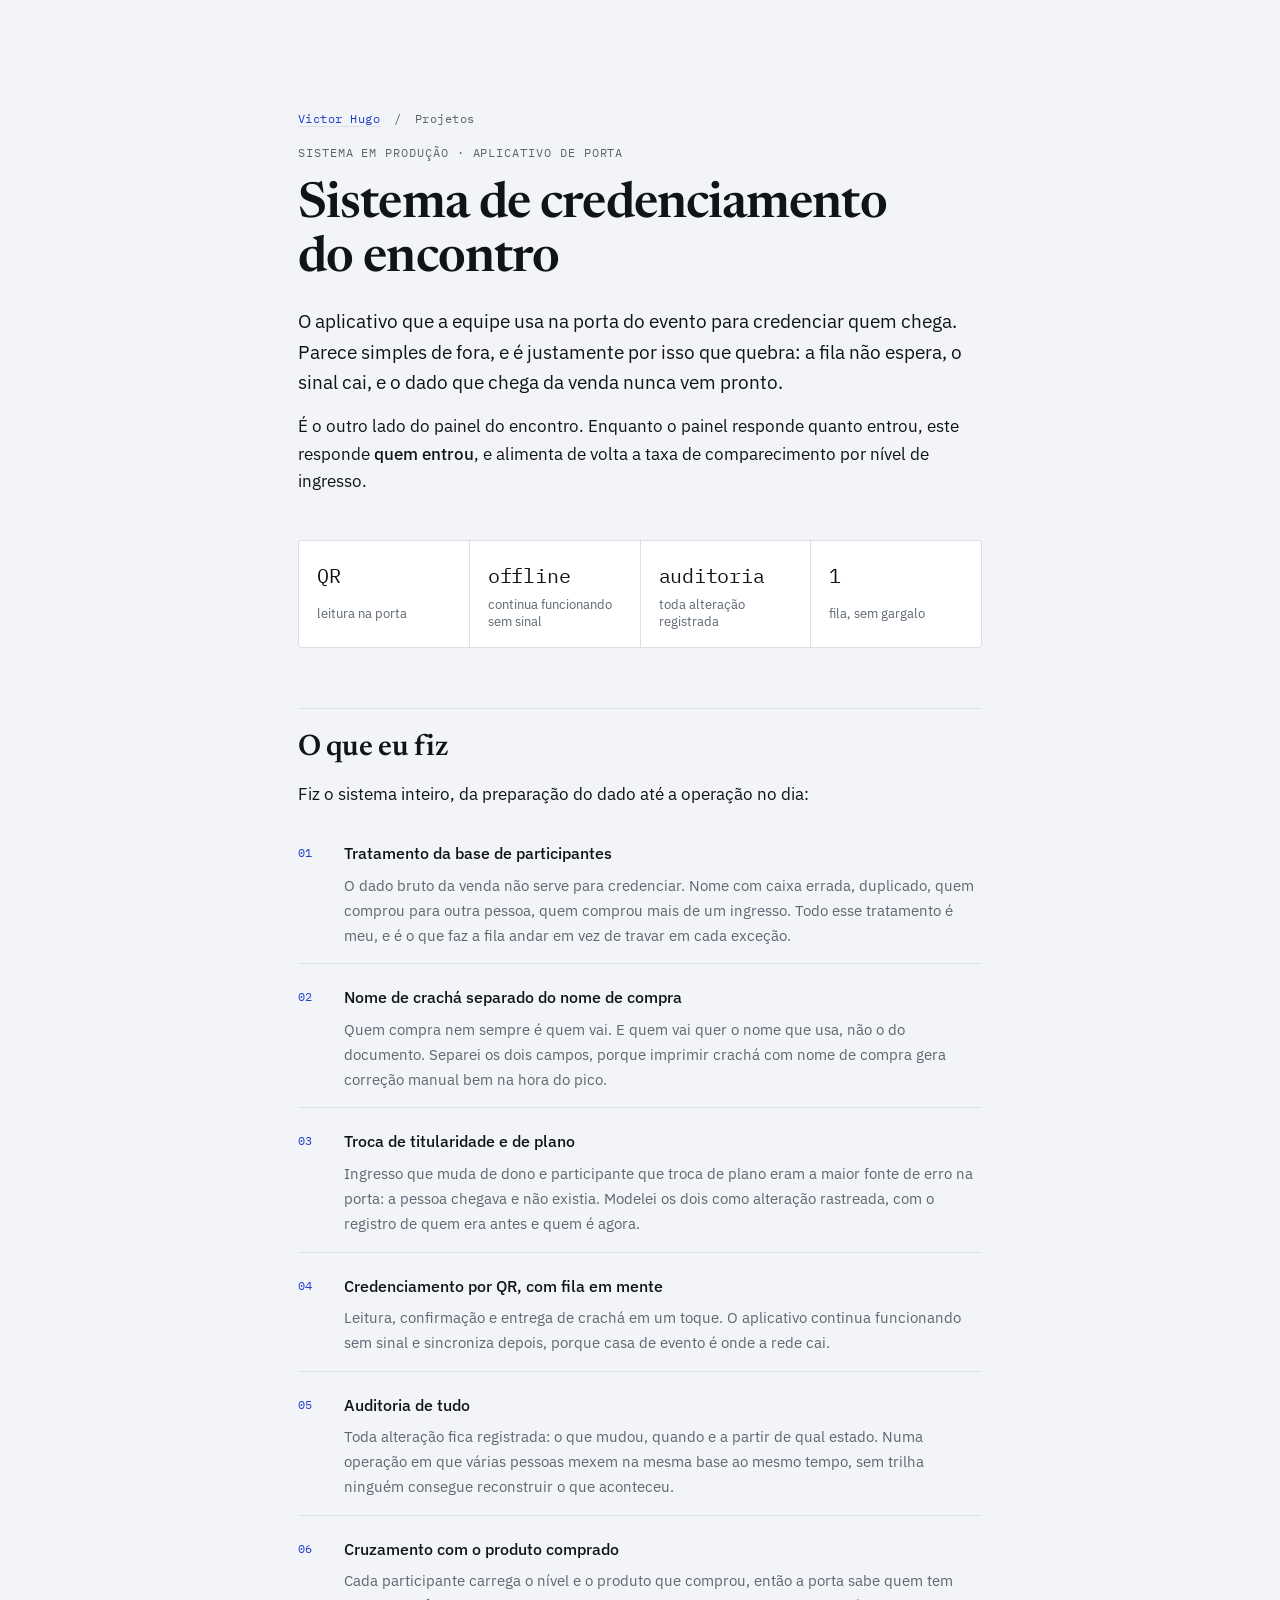
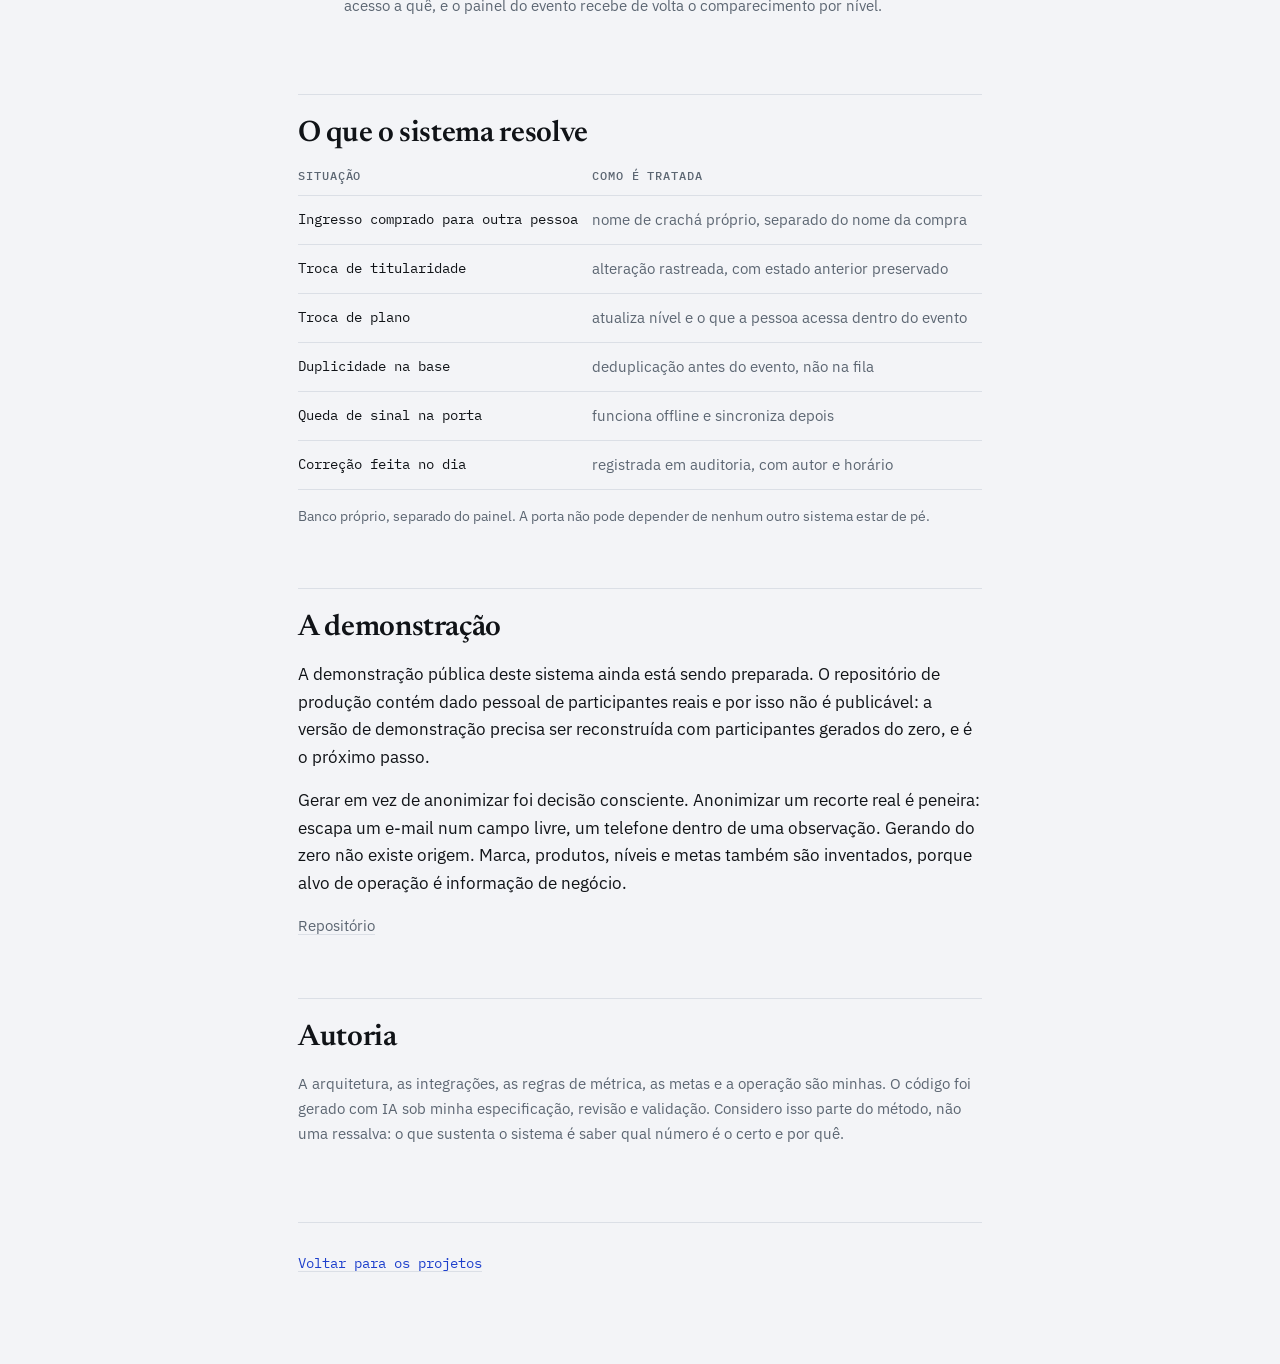
==== casos/credenciamento.html @ c849113d "Acrescenta quatro projetos e passa o deploy para GitHub Actions - painel do encontro presencial, pai" ====
<!doctype html>
<html lang="pt-BR">
<head>
<meta charset="utf-8">
<meta name="viewport" content="width=device-width, initial-scale=1">
<title>Sistema de credenciamento do encontro · Victor Hugo</title>
<meta name="description" content="Aplicativo de credenciamento por QR do maior evento presencial: fila da porta, crachá, troca de titularidade e auditoria de tudo que foi alterado.">
<meta property="og:type" content="article">
<meta property="og:url" content="https://victorhugo-alves.github.io/casos/credenciamento.html">
<meta property="og:title" content="Sistema de credenciamento do encontro">
<meta property="og:description" content="Aplicativo de credenciamento por QR do maior evento presencial: fila da porta, crachá, troca de titularidade e auditoria de tudo que foi alterado.">
<meta property="og:image" content="https://victorhugo-alves.github.io/img/emv.png">
<meta name="twitter:card" content="summary_large_image">
<link rel="icon" href="data:image/svg+xml,<svg xmlns='http://www.w3.org/2000/svg' viewBox='0 0 32 32'><rect width='32' height='32' rx='7' fill='%231D3FCC'/><path d='M7 22 L13 13 L18 18 L25 9' stroke='white' stroke-width='2.6' fill='none' stroke-linecap='round' stroke-linejoin='round'/></svg>">
<link rel="preconnect" href="https://fonts.googleapis.com">
<link rel="preconnect" href="https://fonts.gstatic.com" crossorigin>
<link href="https://fonts.googleapis.com/css2?family=Newsreader:opsz,wght@6..72,500;6..72,600&family=IBM+Plex+Mono:wght@400;500&family=IBM+Plex+Sans:wght@400;500&display=swap" rel="stylesheet">
<link rel="stylesheet" href="../styles.css">
</head>
<body>
<div class="folha folha-caso">

  <p class="voltar"><a href="../">Victor Hugo</a> <span aria-hidden="true">/</span> Projetos</p>

  <header class="caso-topo">
    <p class="eyebrow">Sistema em produção · aplicativo de porta</p>
    <h1>Sistema de credenciamento do encontro</h1>
    <p class="lead">O aplicativo que a equipe usa na porta do evento para credenciar quem chega. Parece simples de fora, e é justamente por isso que quebra: a fila não espera, o sinal cai, e o dado que chega da venda nunca vem pronto.</p>
    <p>É o outro lado do painel do encontro. Enquanto o painel responde quanto entrou, este responde <strong>quem entrou</strong>, e alimenta de volta a taxa de comparecimento por nível de ingresso.</p>
  </header>

  <section class="numeros" aria-label="Escala do projeto">
    <div><span class="num">QR</span><span class="rot">leitura na porta</span></div>
    <div><span class="num">offline</span><span class="rot">continua funcionando sem sinal</span></div>
    <div><span class="num">auditoria</span><span class="rot">toda alteração registrada</span></div>
    <div><span class="num">1</span><span class="rot">fila, sem gargalo</span></div>
  </section>

  <section>
    <h2>O que eu fiz</h2>
    <p>Fiz o sistema inteiro, da preparação do dado até a operação no dia:</p>
    <ol class="etapas">
      <li>
        <h3>Tratamento da base de participantes</h3>
        <p>O dado bruto da venda não serve para credenciar. Nome com caixa errada, duplicado, quem comprou para outra pessoa, quem comprou mais de um ingresso. Todo esse tratamento é meu, e é o que faz a fila andar em vez de travar em cada exceção.</p>
      </li>
      <li>
        <h3>Nome de crachá separado do nome de compra</h3>
        <p>Quem compra nem sempre é quem vai. E quem vai quer o nome que usa, não o do documento. Separei os dois campos, porque imprimir crachá com nome de compra gera correção manual bem na hora do pico.</p>
      </li>
      <li>
        <h3>Troca de titularidade e de plano</h3>
        <p>Ingresso que muda de dono e participante que troca de plano eram a maior fonte de erro na porta: a pessoa chegava e não existia. Modelei os dois como alteração rastreada, com o registro de quem era antes e quem é agora.</p>
      </li>
      <li>
        <h3>Credenciamento por QR, com fila em mente</h3>
        <p>Leitura, confirmação e entrega de crachá em um toque. O aplicativo continua funcionando sem sinal e sincroniza depois, porque casa de evento é onde a rede cai.</p>
      </li>
      <li>
        <h3>Auditoria de tudo</h3>
        <p>Toda alteração fica registrada: o que mudou, quando e a partir de qual estado. Numa operação em que várias pessoas mexem na mesma base ao mesmo tempo, sem trilha ninguém consegue reconstruir o que aconteceu.</p>
      </li>
      <li>
        <h3>Cruzamento com o produto comprado</h3>
        <p>Cada participante carrega o nível e o produto que comprou, então a porta sabe quem tem acesso a quê, e o painel do evento recebe de volta o comparecimento por nível.</p>
      </li>
    </ol>
  </section>

  <section>
    <h2>O que o sistema resolve</h2>
    <table class="tabela">
      <thead><tr><th>Situação</th><th>Como é tratada</th></tr></thead>
      <tbody>
        <tr><td>Ingresso comprado para outra pessoa</td><td>nome de crachá próprio, separado do nome da compra</td></tr>
        <tr><td>Troca de titularidade</td><td>alteração rastreada, com estado anterior preservado</td></tr>
        <tr><td>Troca de plano</td><td>atualiza nível e o que a pessoa acessa dentro do evento</td></tr>
        <tr><td>Duplicidade na base</td><td>deduplicação antes do evento, não na fila</td></tr>
        <tr><td>Queda de sinal na porta</td><td>funciona offline e sincroniza depois</td></tr>
        <tr><td>Correção feita no dia</td><td>registrada em auditoria, com autor e horário</td></tr>
      </tbody>
    </table>
    <p class="obs">Banco próprio, separado do painel. A porta não pode depender de nenhum outro sistema estar de pé.</p>
  </section>

  <section>
    <h2>A demonstração</h2>
    <p>A demonstração pública deste sistema ainda está sendo preparada. O repositório de produção contém dado pessoal de participantes reais e por isso não é publicável: a versão de demonstração precisa ser reconstruída com participantes gerados do zero, e é o próximo passo.</p>
    <p>
      Gerar em vez de anonimizar foi decisão consciente. Anonimizar um recorte real é
      peneira: escapa um e-mail num campo livre, um telefone dentro de uma observação.
      Gerando do zero não existe origem. Marca, produtos, níveis e metas também são
      inventados, porque alvo de operação é informação de negócio.
    </p>
    <p class="links"><a class="link-sec" href="https://github.com/VictorHugo-Alves">Repositório</a></p>
  </section>

  <section class="autoria">
    <h2>Autoria</h2>
    <p>
      A arquitetura, as integrações, as regras de métrica, as metas e a operação são
      minhas. O código foi gerado com IA sob minha especificação, revisão e validação.
      Considero isso parte do método, não uma ressalva: o que sustenta o sistema é
      saber qual número é o certo e por quê.
    </p>
  </section>

  <footer class="rodape"><p><a href="../">Voltar para os projetos</a></p></footer>
</div>
</body>
</html>
---- styles.css ----
/* ====================================================================
   Capa do portfólio. Um arquivo, sem framework.

   Ideia do layout: a página é uma ficha técnica, não um cartão de visita.
   Régua de leitura estreita, numerais tabulares, e cada caso ocupando a
   largura toda em vez de virar um cartãozinho arredondado numa grade.
   ==================================================================== */

/* ---------- tokens: o claro é o padrão, o escuro só redefine ---------- */
:root {
  --papel:    #F3F4F7;
  --superf:   #FFFFFF;
  --tinta:    #101317;
  --suave:    #5C6672;
  --linha:    #DBDFE6;
  --realce:   #1D3FCC;
  --realce-t: #FFFFFF;   /* texto sobre o realce */
  --realce-f: #EBEEFB;
  --sombra:   0 1px 2px rgba(16, 19, 23, .06), 0 12px 32px -18px rgba(16, 19, 23, .35);

  --serif: "Newsreader", Georgia, "Times New Roman", serif;
  --sans:  "IBM Plex Sans", -apple-system, BlinkMacSystemFont, "Segoe UI", sans-serif;
  --mono:  "IBM Plex Mono", ui-monospace, SFMono-Regular, Menlo, monospace;
}

@media (prefers-color-scheme: dark) {
  :root {
    --papel:    #0B0E12;
    --superf:   #12161C;
    --tinta:    #E4E8EE;
    --suave:    #8B96A5;
    --linha:    #222933;
    --realce:   #8AA6FF;
    --realce-t: #0A0D12;
    --realce-f: #161D2E;
    --sombra:   0 1px 2px rgba(0, 0, 0, .4), 0 14px 40px -20px rgba(0, 0, 0, .8);
  }
}

/* ---------- base ---------- */
* { box-sizing: border-box; }

body {
  margin: 0;
  background: var(--papel);
  color: var(--tinta);
  font-family: var(--sans);
  font-size: 17px;
  line-height: 1.62;
  -webkit-font-smoothing: antialiased;
}

a { color: var(--realce); }

a:focus-visible,
.pular:focus-visible {
  outline: 2px solid var(--realce);
  outline-offset: 3px;
  border-radius: 2px;
}

img { max-width: 100%; height: auto; display: block; }

.pular {
  position: absolute;
  left: -9999px;
}
.pular:focus {
  left: 16px; top: 16px;
  z-index: 10;
  background: var(--superf);
  padding: 10px 16px;
  border: 1px solid var(--linha);
}

.folha {
  max-width: 1080px;
  margin: 0 auto;
  padding: clamp(48px, 9vw, 108px) clamp(20px, 5vw, 48px) 72px;
}

/* ---------- cabeçalho ---------- */
.topo {
  display: grid;
  gap: clamp(32px, 5vw, 56px);
  padding-bottom: clamp(30px, 4.5vw, 44px);
  border-bottom: 1px solid var(--linha);
}

.topo-texto { display: grid; gap: 20px; align-content: start; }
.topo-texto p { margin: 0; max-width: 58ch; }

/* Identidade: avatar circular colado no nome. Pequeno de propósito, o
   retrato é assinatura e não ilustração. */
.topo-id {
  display: flex;
  align-items: center;
  gap: clamp(14px, 2.5vw, 20px);
}

.avatar {
  flex: none;
  width: clamp(64px, 9vw, 88px);
  height: clamp(64px, 9vw, 88px);
  border-radius: 50%;
  object-fit: cover;
  object-position: 50% 42%;
  border: 1px solid var(--linha);
  box-shadow: 0 0 0 5px var(--realce-f);
}

.topo h1 {
  font-family: var(--serif);
  font-weight: 600;
  font-size: clamp(2.2rem, 6vw, 3.4rem);
  line-height: 1.02;
  letter-spacing: -.022em;
  margin: 0;
  text-wrap: balance;
}

.papel {
  font-family: var(--mono);
  font-size: .78rem;
  letter-spacing: .1em;
  text-transform: uppercase;
  color: var(--suave);
  margin: 8px 0 0;
}

.posicao {
  font-size: clamp(1.05rem, 2vw, 1.18rem);
  line-height: 1.55;
  color: var(--tinta);
}

.disciplinas {
  display: flex;
  flex-wrap: wrap;
  gap: 8px 10px;
  list-style: none;
  margin: 0;
  padding: 0;
}

.disciplinas li {
  font-family: var(--mono);
  font-size: .74rem;
  letter-spacing: .045em;
  color: var(--suave);
  border: 1px solid var(--linha);
  border-radius: 2px;
  padding: 5px 10px;
  background: var(--superf);
}

/* ---------- seção ---------- */
.secao {
  font-family: var(--mono);
  font-size: .74rem;
  font-weight: 500;
  letter-spacing: .14em;
  text-transform: uppercase;
  color: var(--suave);
  margin: 0 0 20px;
}

/* ---------- blocos e seções ---------- */
.bloco {
  padding-top: clamp(34px, 4.5vw, 48px);
}

.secao-2 { margin-top: clamp(30px, 4vw, 40px); }

/* ---------- ferramentas ---------- */
/* Rótulo à esquerda, lista à direita: dá para varrer a coluna dos rótulos
   e parar só no grupo que interessa. */
.ferramentas {
  margin: 0;
  border-top: 1px solid var(--linha);
}

.ferramentas > div {
  display: grid;
  gap: 2px 24px;
  padding: 12px 0;
  border-bottom: 1px solid var(--linha);
}

@media (min-width: 620px) {
  .ferramentas > div { grid-template-columns: 170px minmax(0, 1fr); align-items: baseline; }
}

.ferramentas dt {
  font-family: var(--mono);
  font-size: .74rem;
  letter-spacing: .06em;
  text-transform: uppercase;
  color: var(--suave);
}

.ferramentas dd {
  margin: 0;
  font-size: .97rem;
  color: var(--tinta);
}

/* ---------- grade de projetos ---------- */
/* Duas colunas no desktop. Cartão menor que antes de propósito: cabe mais
   projeto na mesma dobra, e a grade cresce sem nenhum ajuste. */
.grade {
  display: grid;
  gap: clamp(18px, 2.5vw, 26px);
}

@media (min-width: 720px) {
  .grade { grid-template-columns: repeat(2, minmax(0, 1fr)); }
}

.cartao {
  display: grid;
  grid-template-rows: auto 1fr;
  text-decoration: none;
  color: inherit;
  border: 1px solid var(--linha);
  border-radius: 6px;
  overflow: hidden;
  background: var(--superf);
  transition: transform .25s ease, border-color .25s ease, box-shadow .25s ease;
}

.cartao:hover {
  transform: translateY(-2px);
  border-color: var(--realce);
  box-shadow: var(--sombra);
}

.cartao-tela {
  display: block;
  border-bottom: 1px solid var(--linha);
  background: var(--papel);
}

.cartao-tela img {
  width: 100%;
  aspect-ratio: 16 / 9;
  object-fit: cover;
  object-position: top center;
}

.cartao-corpo {
  display: grid;
  gap: 8px;
  align-content: start;
  padding: 18px 20px 20px;
}

.cartao-titulo {
  font-family: var(--serif);
  font-weight: 600;
  font-size: 1.32rem;
  line-height: 1.16;
  letter-spacing: -.012em;
  color: var(--tinta);
}

.cartao-resumo {
  font-size: .93rem;
  line-height: 1.5;
  color: var(--suave);
}

.cartao-fatos {
  font-family: var(--mono);
  font-size: .76rem;
  font-variant-numeric: tabular-nums;
  color: var(--suave);
  padding-top: 10px;
  margin-top: 2px;
  border-top: 1px solid var(--linha);
}

.cartao-fatos b { font-weight: 500; color: var(--tinta); }

/* afordância explícita de clique: sem isso o cartão inteiro vira link mudo */
.cartao-acao {
  display: inline-flex;
  align-items: center;
  gap: 7px;
  margin-top: 6px;
  font-size: .9rem;
  color: var(--realce);
}

.cartao-acao .seta {
  transition: transform .25s ease;
}

.cartao:hover .cartao-acao .seta,
.cartao:focus-visible .cartao-acao .seta { transform: translateX(4px); }

.cartao:focus-visible { outline: 2px solid var(--realce); outline-offset: 3px; }

/* ---------- compartilhados com a página de caso ---------- */
.eyebrow {
  font-family: var(--mono);
  font-size: .73rem;
  letter-spacing: .08em;
  text-transform: uppercase;
  color: var(--suave);
  margin: 0;
}

.links {
  display: flex;
  flex-wrap: wrap;
  align-items: center;
  gap: 10px 18px;
  margin: 0;
}

.botao {
  display: inline-block;
  background: var(--realce);
  color: var(--realce-t);
  text-decoration: none;
  font-size: .95rem;
  padding: 11px 20px;
  border-radius: 3px;
  transition: filter .2s ease;
}

.botao:hover { filter: brightness(1.12); }

.link-sec {
  font-size: .95rem;
  color: var(--suave);
  text-decoration-color: var(--linha);
  text-underline-offset: 3px;
}

.link-sec:hover { color: var(--realce); }

/* ---------- rodapé ---------- */
.proximos {
  margin: clamp(28px, 4vw, 36px) 0 0;
  font-size: .95rem;
  color: var(--suave);
  max-width: 60ch;
}

.rodape {
  margin-top: clamp(52px, 7vw, 76px);
  padding-top: 26px;
  border-top: 1px solid var(--linha);
  display: grid;
  gap: 14px;
}

.rodape p { margin: 0; }

.rodape a {
  font-family: var(--mono);
  font-size: .88rem;
  text-decoration-color: var(--linha);
  text-underline-offset: 3px;
}

.nota {
  font-size: .84rem;
  line-height: 1.55;
  color: var(--suave);
  max-width: 62ch;
}

/* ---------- movimento ---------- */
@media (prefers-reduced-motion: reduce) {
  * { transition-duration: .01ms !important; animation-duration: .01ms !important; }
  .cartao:hover { transform: none; }
}

/* ====================================================================
   Página de caso. Coluna única de leitura, para o texto longo caber sem
   virar parede. A capa fica curta e escala para N casos; a história
   inteira mora aqui.
   ==================================================================== */

.folha-caso { max-width: 780px; }

.voltar {
  font-family: var(--mono);
  font-size: .78rem;
  letter-spacing: .04em;
  color: var(--suave);
  margin: 0 0 clamp(32px, 5vw, 48px);
}

.voltar a { text-decoration-color: var(--linha); text-underline-offset: 3px; }
.voltar span { padding: 0 6px; }

.caso-topo { padding-bottom: clamp(32px, 5vw, 44px); }

.caso-topo h1 {
  font-family: var(--serif);
  font-weight: 600;
  font-size: clamp(2.1rem, 5.5vw, 3.1rem);
  line-height: 1.08;
  letter-spacing: -.018em;
  margin: 0 0 20px;
  text-wrap: balance;
}

.lead {
  font-size: clamp(1.06rem, 2vw, 1.2rem);
  line-height: 1.58;
  margin: 0 0 18px;
}

.caso-topo p:last-child { margin-bottom: 0; }

/* faixa de números: a escala do projeto antes de qualquer explicação */
.numeros {
  display: grid;
  grid-template-columns: repeat(auto-fit, minmax(140px, 1fr));
  gap: 1px;
  background: var(--linha);
  border: 1px solid var(--linha);
  border-radius: 4px;
  overflow: hidden;
  margin: 0 0 clamp(40px, 6vw, 56px);
}

.numeros > div {
  background: var(--superf);
  padding: 18px 18px 16px;
  display: grid;
  gap: 4px;
}

.numeros .num {
  font-family: var(--mono);
  font-size: 1.28rem;
  font-variant-numeric: tabular-nums;
  letter-spacing: -.01em;
  color: var(--tinta);
}

.numeros .rot {
  font-size: .8rem;
  line-height: 1.35;
  color: var(--suave);
}

.folha-caso section { margin-bottom: clamp(40px, 6vw, 60px); }

.folha-caso h2 {
  font-family: var(--serif);
  font-weight: 600;
  font-size: clamp(1.45rem, 3vw, 1.85rem);
  line-height: 1.16;
  letter-spacing: -.012em;
  margin: 0 0 16px;
  padding-top: 22px;
  border-top: 1px solid var(--linha);
  text-wrap: balance;
}

.folha-caso h3 {
  font-size: 1.02rem;
  font-weight: 500;
  margin: 26px 0 8px;
  color: var(--tinta);
}

.folha-caso p { margin: 0 0 16px; }
.folha-caso section > p:last-child { margin-bottom: 0; }
.folha-caso strong { font-weight: 500; }

/* quem opera: papel em destaque, o que procura em texto corrido */
.lista-frentes {
  list-style: none;
  margin: 0 0 18px;
  padding: 0;
  border-top: 1px solid var(--linha);
}

.lista-frentes li {
  padding: 10px 0;
  border-bottom: 1px solid var(--linha);
  font-size: .96rem;
  color: var(--suave);
}

.lista-frentes b { font-weight: 500; color: var(--tinta); }

/* etapas do pipeline: a numeração é informação, não enfeite. A ordem é a
   ordem em que o dado atravessa o sistema. */
.etapas {
  list-style: none;
  counter-reset: etapa;
  margin: 0;
  padding: 0;
  display: grid;
  gap: 4px;
}

.etapas > li {
  counter-increment: etapa;
  position: relative;
  padding: 16px 0 16px 46px;
  border-bottom: 1px solid var(--linha);
}

.etapas > li:last-child { border-bottom: 0; }

.etapas > li::before {
  content: counter(etapa, decimal-leading-zero);
  position: absolute;
  left: 0;
  top: 18px;
  font-family: var(--mono);
  font-size: .78rem;
  font-variant-numeric: tabular-nums;
  color: var(--realce);
}

.etapas h3 { margin: 0 0 6px; }
.etapas p { margin: 0; font-size: .96rem; color: var(--suave); }

/* tabela de integrações */
.tabela {
  width: 100%;
  border-collapse: collapse;
  font-size: .93rem;
  margin: 0 0 14px;
}

.tabela th {
  text-align: left;
  font-family: var(--mono);
  font-size: .72rem;
  font-weight: 500;
  letter-spacing: .08em;
  text-transform: uppercase;
  color: var(--suave);
  padding: 0 14px 9px 0;
  border-bottom: 1px solid var(--linha);
}

.tabela td {
  padding: 12px 14px 12px 0;
  border-bottom: 1px solid var(--linha);
  vertical-align: top;
  color: var(--suave);
}

.tabela td:first-child {
  font-family: var(--mono);
  font-size: .86rem;
  color: var(--tinta);
  white-space: nowrap;
  width: 1%;
}

.obs { font-size: .9rem; color: var(--suave); }

.autoria p {
  font-size: .96rem;
  color: var(--suave);
}

@media (max-width: 560px) {
  .tabela td:first-child { white-space: normal; }
}

/* cartão sem demonstração publicada ainda: o lugar da capa fica marcado
   sem fingir que existe uma tela para abrir */
.cartao-tela--vazia {
  display: grid;
  place-items: center;
  aspect-ratio: 16 / 9;
  background: var(--realce-f);
  border-bottom: 1px solid var(--linha);
}

.cartao-tela--vazia span {
  font-family: var(--mono);
  font-size: .74rem;
  letter-spacing: .06em;
  color: var(--suave);
}
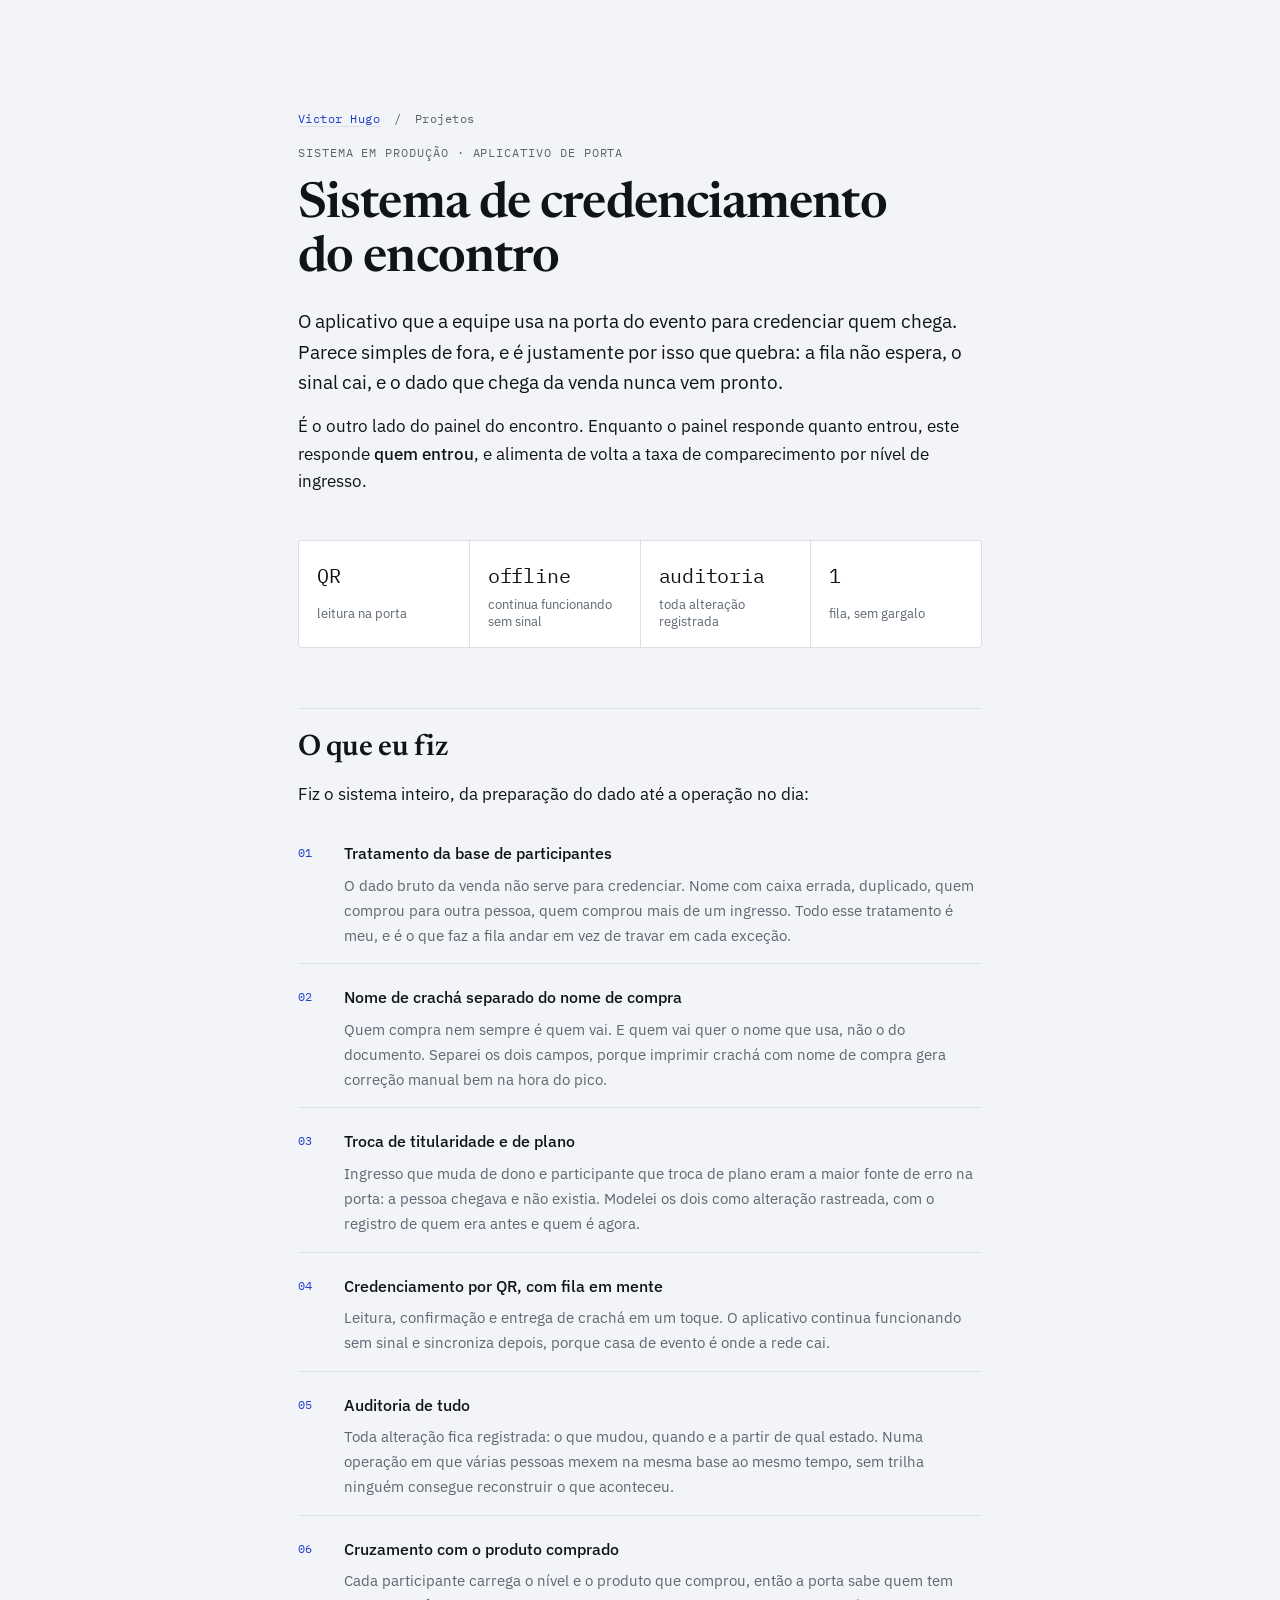
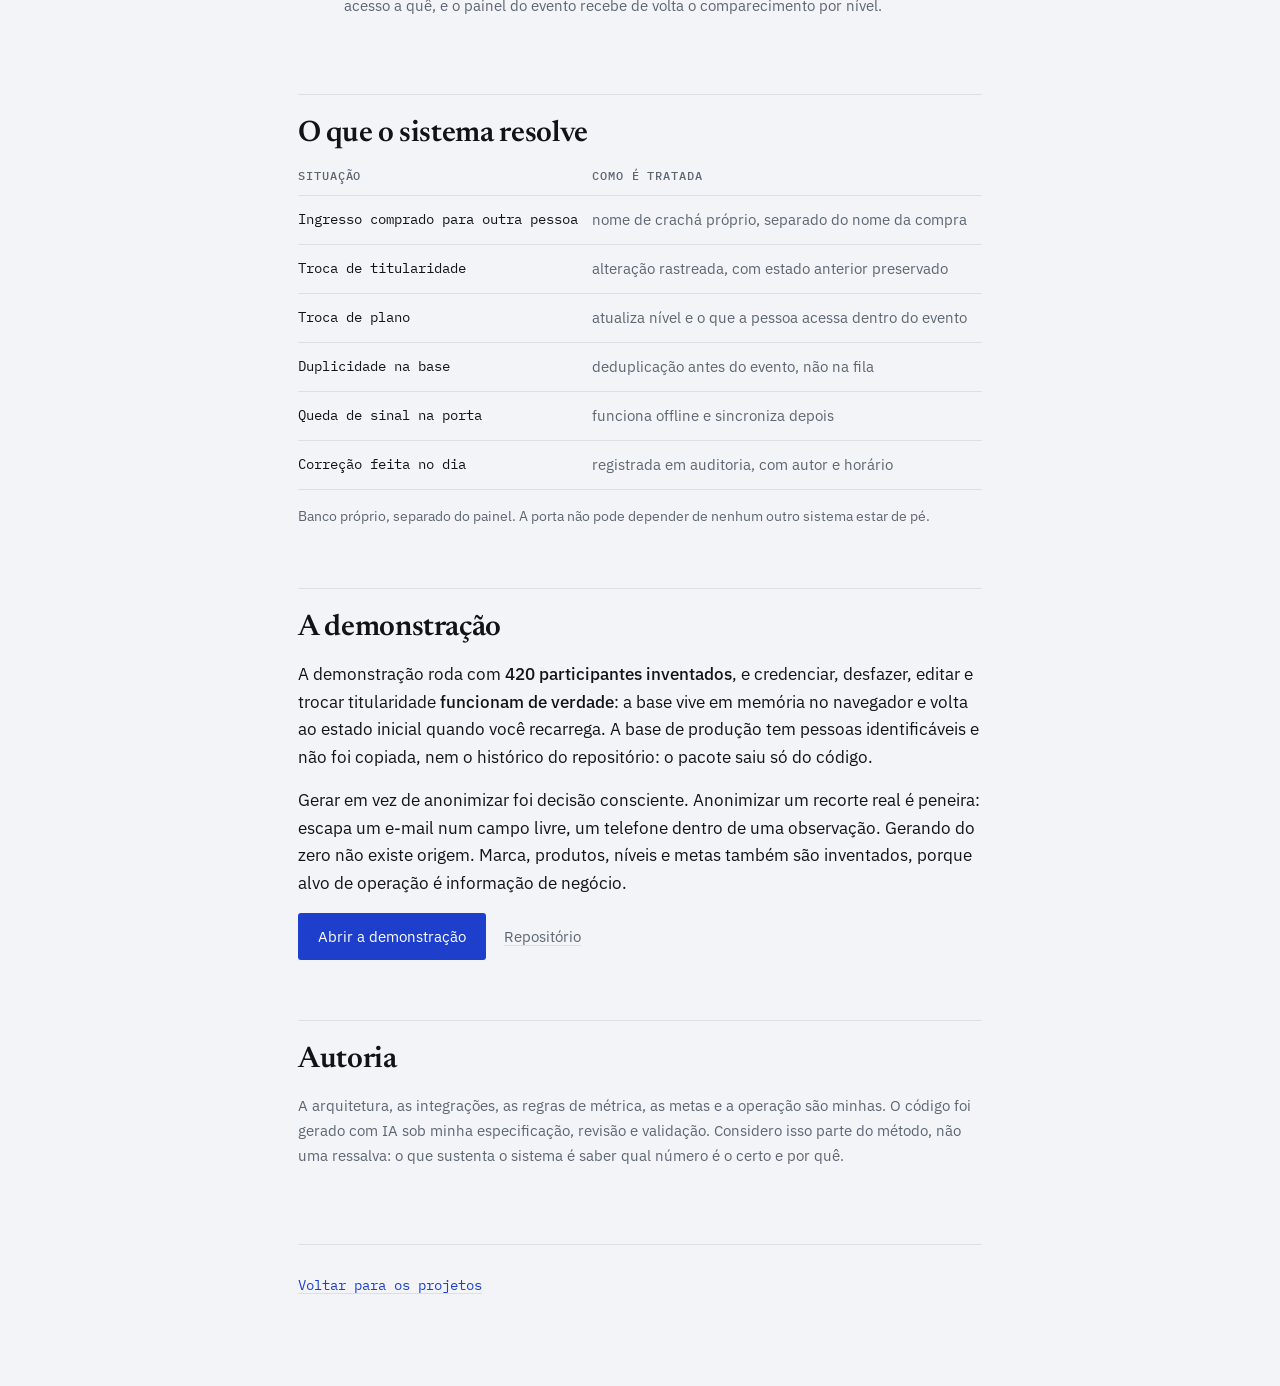
==== commit 596167e8: "Publica a demonstração do credenciamento e liga o cartão" ====
--- a/casos/credenciamento.html
+++ b/casos/credenciamento.html
@@ -85,14 +85,17 @@
 
   <section>
     <h2>A demonstração</h2>
-    <p>A demonstração pública deste sistema ainda está sendo preparada. O repositório de produção contém dado pessoal de participantes reais e por isso não é publicável: a versão de demonstração precisa ser reconstruída com participantes gerados do zero, e é o próximo passo.</p>
+    <p>A demonstração roda com <strong>420 participantes inventados</strong>, e credenciar, desfazer, editar e trocar titularidade <strong>funcionam de verdade</strong>: a base vive em memória no navegador e volta ao estado inicial quando você recarrega. A base de produção tem pessoas identificáveis e não foi copiada, nem o histórico do repositório: o pacote saiu só do código.</p>
     <p>
       Gerar em vez de anonimizar foi decisão consciente. Anonimizar um recorte real é
       peneira: escapa um e-mail num campo livre, um telefone dentro de uma observação.
       Gerando do zero não existe origem. Marca, produtos, níveis e metas também são
       inventados, porque alvo de operação é informação de negócio.
     </p>
-    <p class="links"><a class="link-sec" href="https://github.com/VictorHugo-Alves">Repositório</a></p>
+    <p class="links">
+      <a class="botao" href="https://victorhugo-alves.github.io/credenciamento-case/">Abrir a demonstração</a>
+      <a class="link-sec" href="https://github.com/VictorHugo-Alves/credenciamento-case">Repositório</a>
+    </p>
   </section>
 
   <section class="autoria">
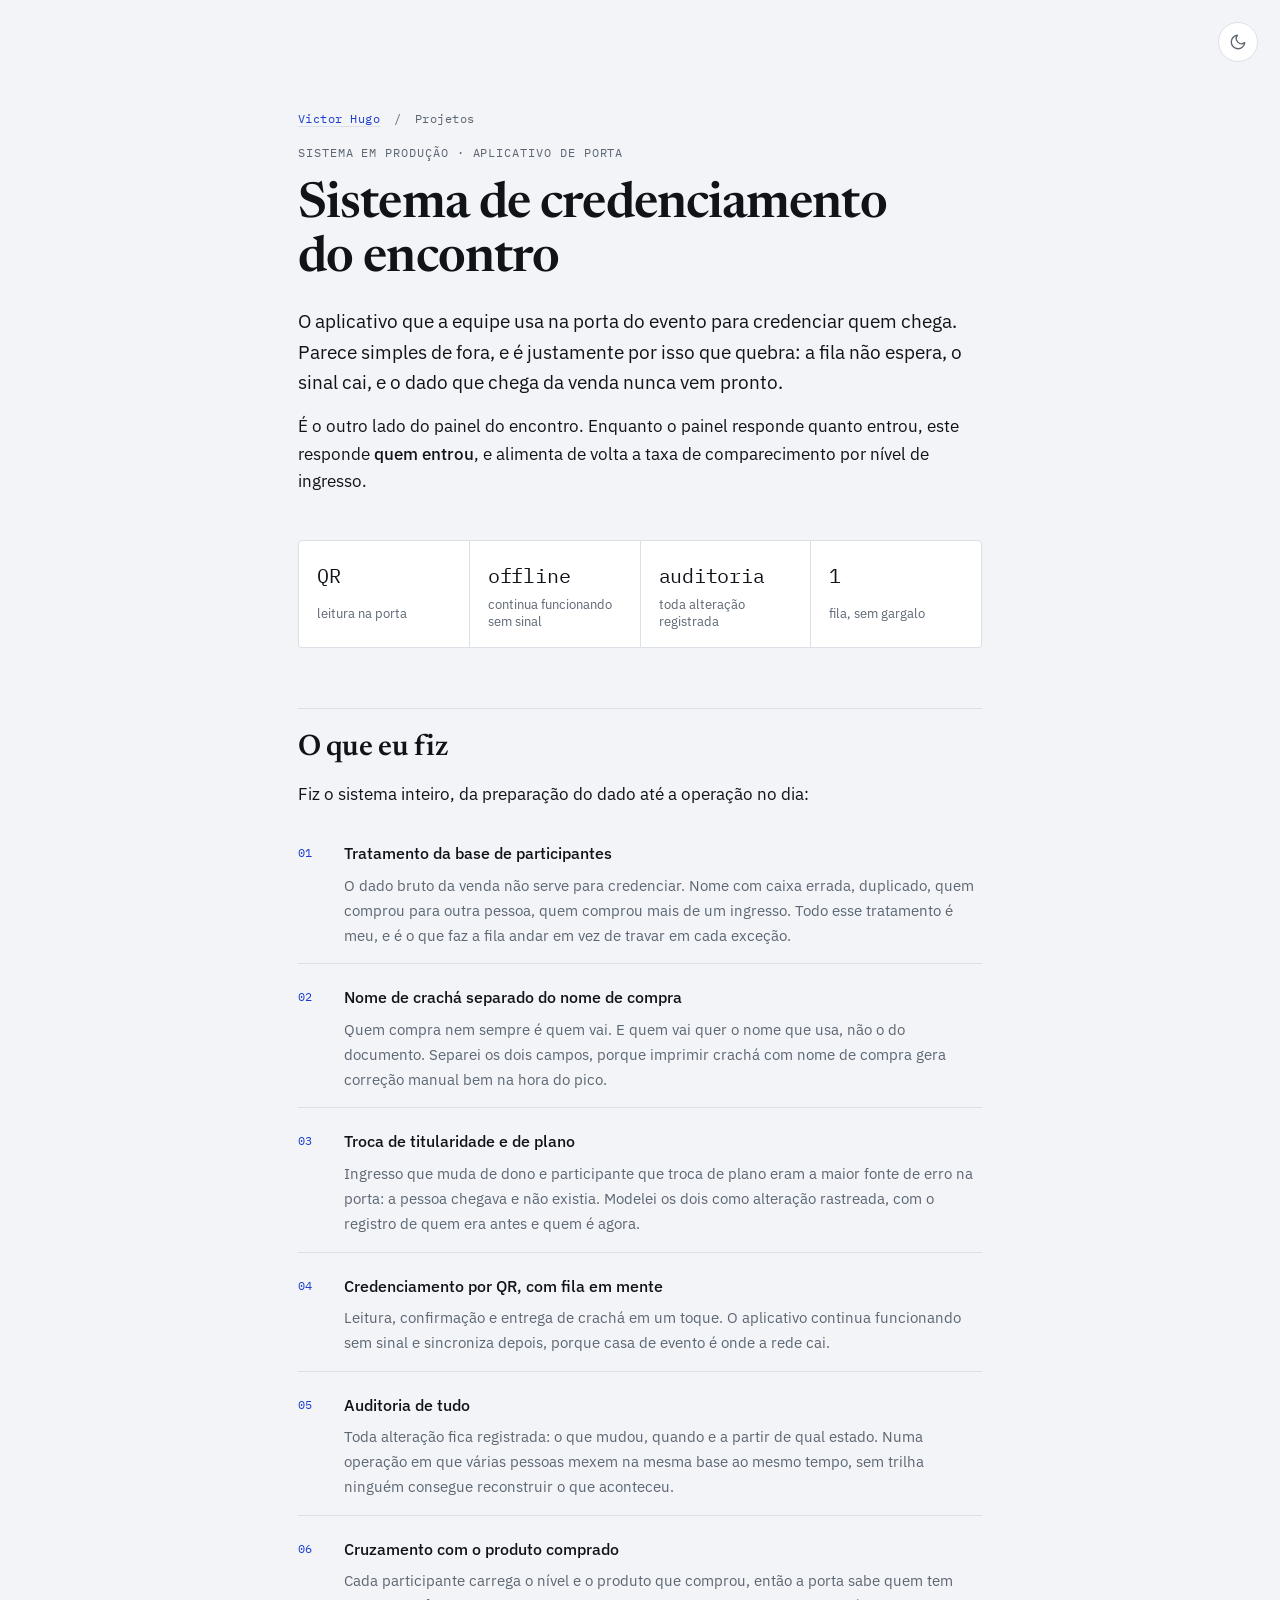
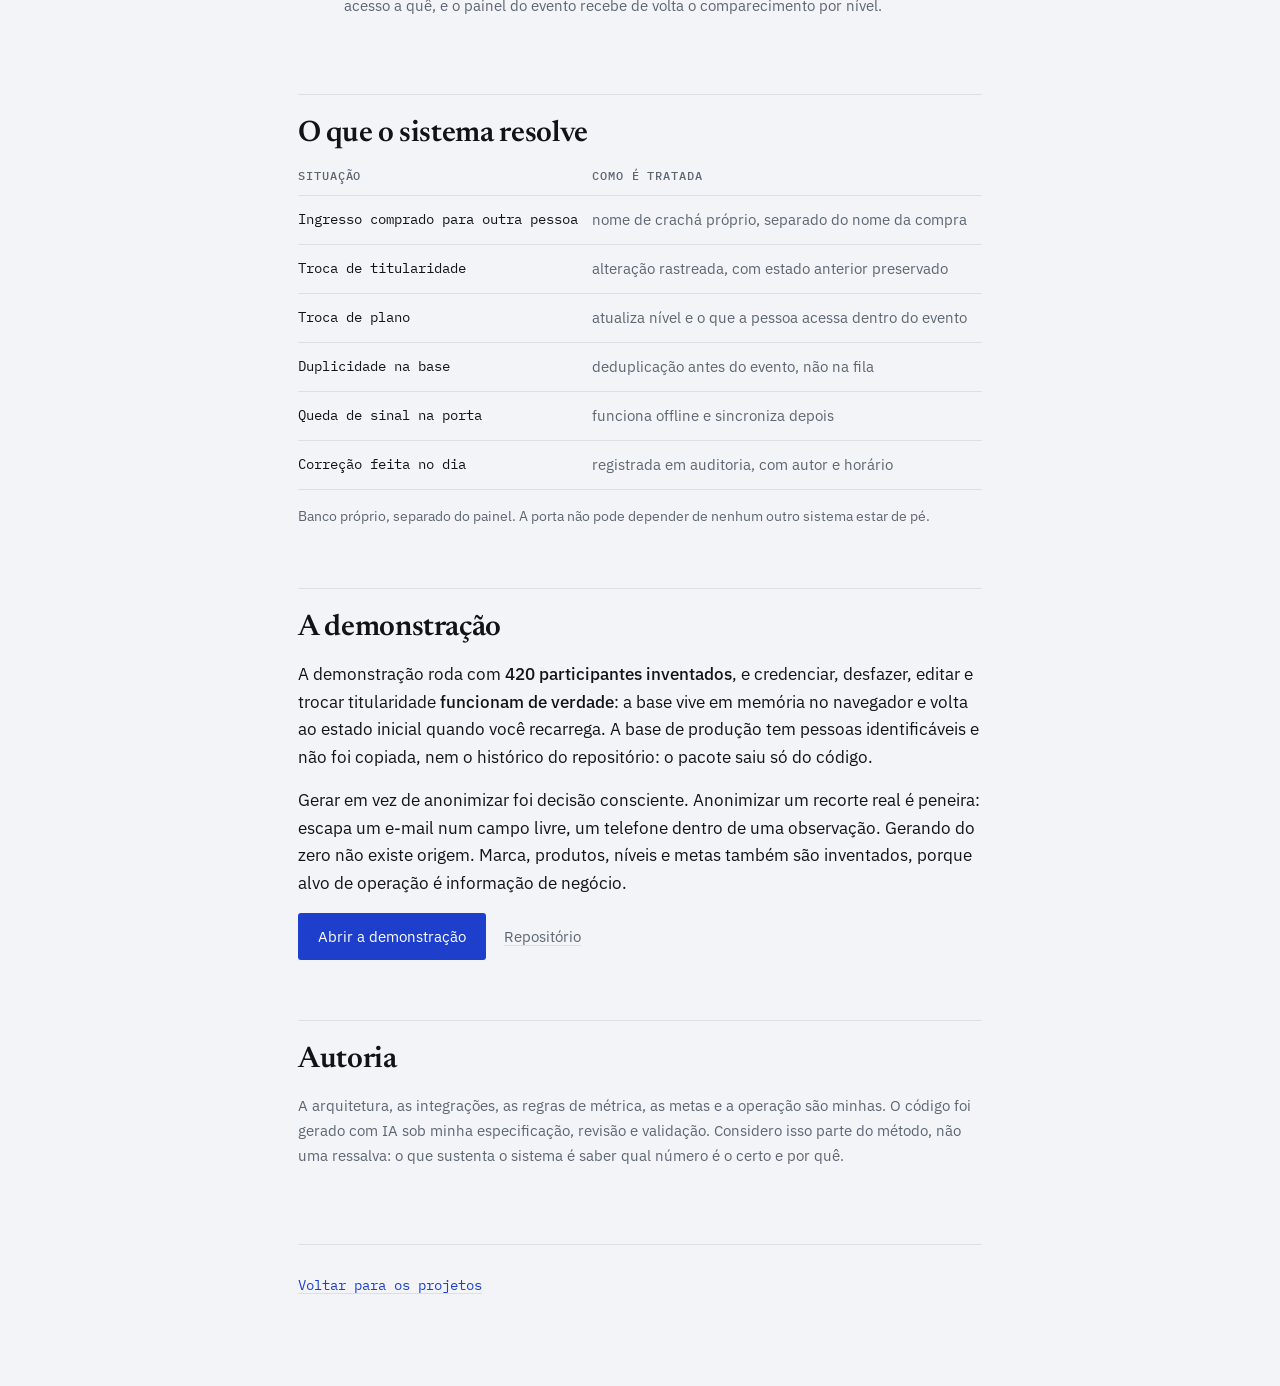
==== commit 7ed053f4: "Acrescenta o botão de tema claro/escuro Três estados, não dois: claro, escuro e sistema (nada guarda" ====
--- a/casos/credenciamento.html
+++ b/casos/credenciamento.html
@@ -15,6 +15,7 @@
 <link rel="preconnect" href="https://fonts.googleapis.com">
 <link rel="preconnect" href="https://fonts.gstatic.com" crossorigin>
 <link href="https://fonts.googleapis.com/css2?family=Newsreader:opsz,wght@6..72,500;6..72,600&family=IBM+Plex+Mono:wght@400;500&family=IBM+Plex+Sans:wght@400;500&display=swap" rel="stylesheet">
+<script src="../tema.js"></script>
 <link rel="stylesheet" href="../styles.css">
 </head>
 <body>
--- a/styles.css
+++ b/styles.css
@@ -23,8 +23,12 @@
   --mono:  "IBM Plex Mono", ui-monospace, SFMono-Regular, Menlo, monospace;
 }
 
+/* Três estados, não dois. O visitante pode ter escolhido claro, escuro, ou
+   nada (o padrão "sistema", que não carimba atributo nenhum na raiz).
+   Por isso o media query é guardado por :not([data-theme="light"]): assim
+   uma escolha manual por claro vence um sistema no escuro, e vice-versa. */
 @media (prefers-color-scheme: dark) {
-  :root {
+  :root:not([data-theme="light"]) {
     --papel:    #0B0E12;
     --superf:   #12161C;
     --tinta:    #E4E8EE;
@@ -37,6 +41,18 @@
   }
 }
 
+:root[data-theme="dark"] {
+    --papel:    #0B0E12;
+    --superf:   #12161C;
+    --tinta:    #E4E8EE;
+    --suave:    #8B96A5;
+    --linha:    #222933;
+    --realce:   #8AA6FF;
+    --realce-t: #0A0D12;
+    --realce-f: #161D2E;
+    --sombra:   0 1px 2px rgba(0, 0, 0, .4), 0 14px 40px -20px rgba(0, 0, 0, .8);
+}
+
 /* ---------- base ---------- */
 * { box-sizing: border-box; }
 
@@ -88,7 +104,7 @@
 }
 
 .topo-texto { display: grid; gap: 20px; align-content: start; }
-.topo-texto p { margin: 0; max-width: 58ch; }
+.topo-texto p { margin: 0; }   /* sem trava de medida: ocupa a largura toda */
 
 /* Identidade: avatar circular colado no nome. Pequeno de propósito, o
    retrato é assinatura e não ilustração. */
@@ -100,8 +116,8 @@
 
 .avatar {
   flex: none;
-  width: clamp(64px, 9vw, 88px);
-  height: clamp(64px, 9vw, 88px);
+  width: clamp(96px, 13.5vw, 132px);
+  height: clamp(96px, 13.5vw, 132px);
   border-radius: 50%;
   object-fit: cover;
   object-position: 50% 42%;
@@ -589,3 +605,47 @@
   letter-spacing: .06em;
   color: var(--suave);
 }
+
+
+/* ---------- botão de tema ---------- */
+/* Fixo no canto: aparece igual na capa e nas páginas de caso, sem precisar
+   repetir marcação em cada arquivo. */
+.tema-btn {
+  position: fixed;
+  top: clamp(14px, 2.5vw, 22px);
+  right: clamp(14px, 2.5vw, 22px);
+  z-index: 20;
+  display: grid;
+  place-items: center;
+  width: 40px;
+  height: 40px;
+  padding: 0;
+  border: 1px solid var(--linha);
+  border-radius: 999px;
+  background: var(--superf);
+  color: var(--suave);
+  cursor: pointer;
+  transition: color .2s ease, border-color .2s ease, transform .2s ease;
+}
+
+.tema-btn:hover { color: var(--realce); border-color: var(--realce); }
+.tema-btn:active { transform: scale(.94); }
+.tema-btn:focus-visible { outline: 2px solid var(--realce); outline-offset: 3px; }
+.tema-btn svg { width: 18px; height: 18px; display: block; }
+
+/* o ícone mostra o que o clique FAZ, não o estado atual: no claro
+   aparece a lua (clique para escurecer) e no escuro aparece o sol */
+.tema-btn .lua { display: block; }
+.tema-btn .sol { display: none; }
+:root[data-theme="dark"] .tema-btn .lua,
+:root:not([data-theme="light"]) .tema-btn .lua { display: block; }
+
+@media (prefers-color-scheme: dark) {
+  :root:not([data-theme="light"]) .tema-btn .lua { display: none; }
+  :root:not([data-theme="light"]) .tema-btn .sol { display: block; }
+}
+
+:root[data-theme="dark"] .tema-btn .lua { display: none; }
+:root[data-theme="dark"] .tema-btn .sol { display: block; }
+:root[data-theme="light"] .tema-btn .lua { display: block; }
+:root[data-theme="light"] .tema-btn .sol { display: none; }
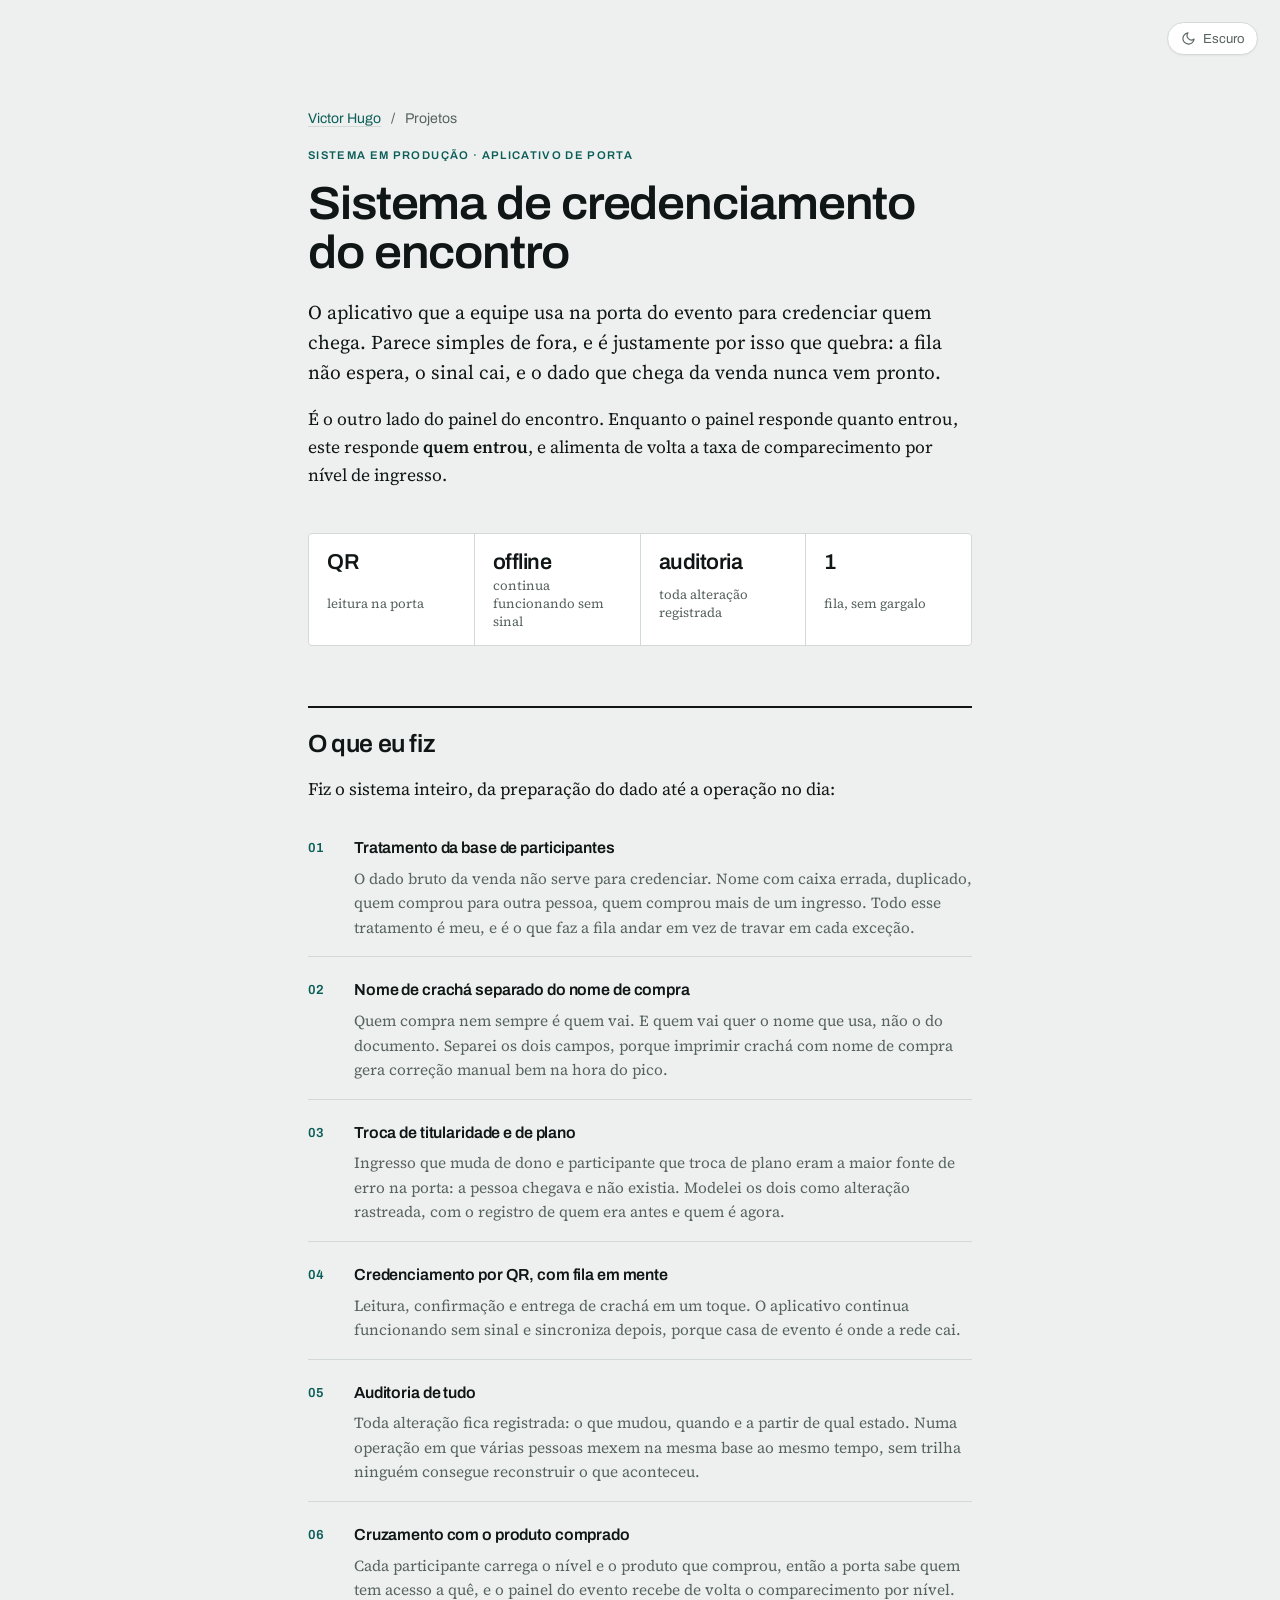
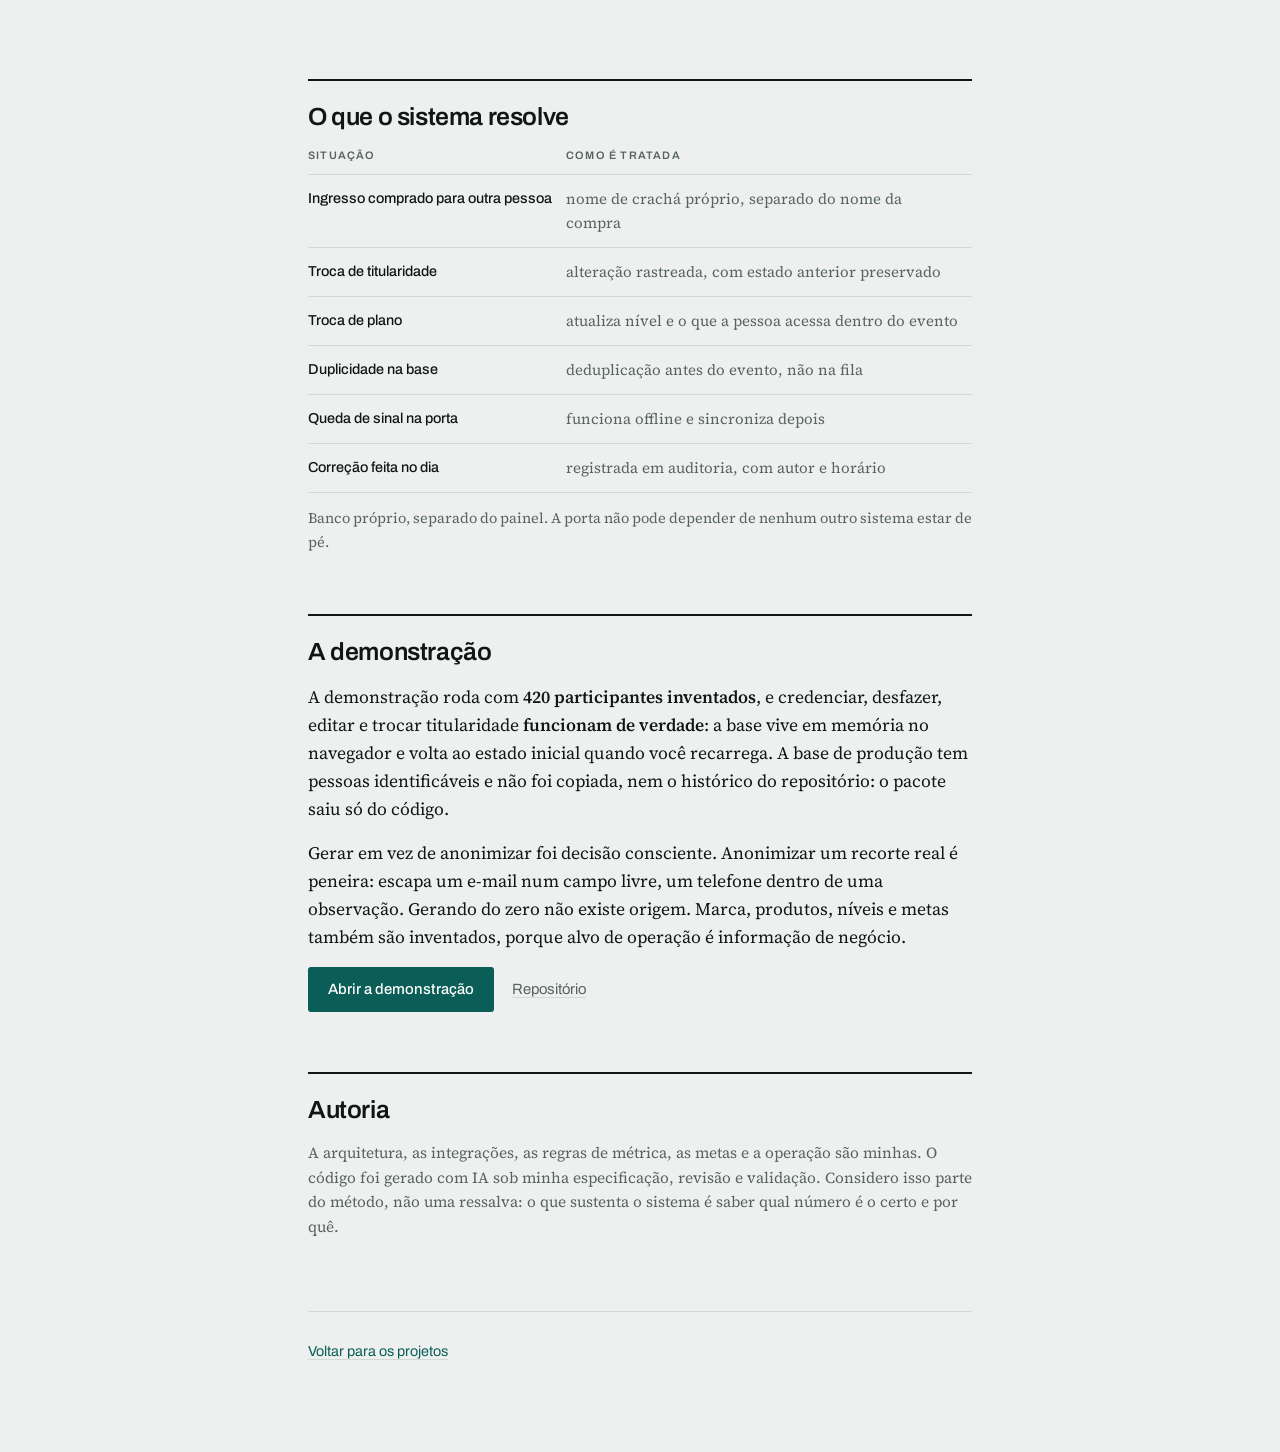
==== commit 46206caf: "Reconstroi a capa como ficha de operacao A capa era uma lista de listas: paragrafo, nuvem de tags, t" ====
--- a/casos/credenciamento.html
+++ b/casos/credenciamento.html
@@ -11,10 +11,10 @@
 <meta property="og:description" content="Aplicativo de credenciamento por QR do maior evento presencial: fila da porta, crachá, troca de titularidade e auditoria de tudo que foi alterado.">
 <meta property="og:image" content="https://victorhugo-alves.github.io/img/emv.png">
 <meta name="twitter:card" content="summary_large_image">
-<link rel="icon" href="data:image/svg+xml,<svg xmlns='http://www.w3.org/2000/svg' viewBox='0 0 32 32'><rect width='32' height='32' rx='7' fill='%231D3FCC'/><path d='M7 22 L13 13 L18 18 L25 9' stroke='white' stroke-width='2.6' fill='none' stroke-linecap='round' stroke-linejoin='round'/></svg>">
+<link rel="icon" href="data:image/svg+xml,<svg xmlns='http://www.w3.org/2000/svg' viewBox='0 0 32 32'><rect width='32' height='32' rx='7' fill='%230B5D57'/><path d='M7 22 L13 13 L18 18 L25 9' stroke='white' stroke-width='2.6' fill='none' stroke-linecap='round' stroke-linejoin='round'/></svg>">
 <link rel="preconnect" href="https://fonts.googleapis.com">
 <link rel="preconnect" href="https://fonts.gstatic.com" crossorigin>
-<link href="https://fonts.googleapis.com/css2?family=Newsreader:opsz,wght@6..72,500;6..72,600&family=IBM+Plex+Mono:wght@400;500&family=IBM+Plex+Sans:wght@400;500&display=swap" rel="stylesheet">
+<link href="https://fonts.googleapis.com/css2?family=Archivo:wdth,wght@75..125,400..700&family=Source+Serif+4:opsz,wght@8..60,400..600&display=swap" rel="stylesheet">
 <script src="../tema.js"></script>
 <link rel="stylesheet" href="../styles.css">
 </head>
--- a/styles.css
+++ b/styles.css
@@ -1,26 +1,37 @@
 /* ====================================================================
-   Capa do portfólio. Um arquivo, sem framework.
-
-   Ideia do layout: a página é uma ficha técnica, não um cartão de visita.
-   Régua de leitura estreita, numerais tabulares, e cada caso ocupando a
-   largura toda em vez de virar um cartãozinho arredondado numa grade.
+   Portfólio de Victor Hugo. Um arquivo, sem framework.
+
+   A página é uma FICHA DE OPERAÇÃO, não um cartão de visita.
+
+   Duas decisões carregam o layout:
+
+   1. Coluna fixa à esquerda com a identificação e o contato. Ela não
+      rola: quem chega no fim da página ainda tem como responder.
+   2. Todo número aparece com a origem embaixo. É a mesma regra que eu
+      sigo no trabalho, virada em elemento de página.
+
+   Sobre a tipografia: a monoespaçada foi retirada de tudo que é rótulo.
+   Mono aqui significaria "isto é código", e não havia código nenhum na
+   página. Sobrou uma grotesca estreita para estrutura e número, e uma
+   serifa de leitura para o texto corrido.
    ==================================================================== */
 
 /* ---------- tokens: o claro é o padrão, o escuro só redefine ---------- */
 :root {
-  --papel:    #F3F4F7;
-  --superf:   #FFFFFF;
-  --tinta:    #101317;
-  --suave:    #5C6672;
-  --linha:    #DBDFE6;
-  --realce:   #1D3FCC;
-  --realce-t: #FFFFFF;   /* texto sobre o realce */
-  --realce-f: #EBEEFB;
-  --sombra:   0 1px 2px rgba(16, 19, 23, .06), 0 12px 32px -18px rgba(16, 19, 23, .35);
-
-  --serif: "Newsreader", Georgia, "Times New Roman", serif;
-  --sans:  "IBM Plex Sans", -apple-system, BlinkMacSystemFont, "Segoe UI", sans-serif;
-  --mono:  "IBM Plex Mono", ui-monospace, SFMono-Regular, Menlo, monospace;
+  /* Neutros puxados para o verde do realce. Cinza puro sai como cinza
+     de navegador; este sai como cinza escolhido. */
+  --papel:      #EDF0EF;
+  --superf:     #FFFFFF;
+  --tinta:      #101615;
+  --suave:      #57635F;
+  --linha:      #D2D9D7;
+  --realce:     #0B5D57;   /* 7,8:1 sobre o branco */
+  --realce-t:   #FFFFFF;   /* texto sobre o realce */
+  --realce-f:   #E1ECEA;
+  --sombra:     0 1px 2px rgba(16, 22, 21, .05), 0 18px 40px -24px rgba(16, 22, 21, .3);
+
+  --grot:  "Archivo", -apple-system, BlinkMacSystemFont, "Segoe UI", Arial, sans-serif;
+  --serif: "Source Serif 4", Georgia, "Times New Roman", serif;
 }
 
 /* Três estados, não dois. O visitante pode ter escolhido claro, escuro, ou
@@ -29,28 +40,28 @@
    uma escolha manual por claro vence um sistema no escuro, e vice-versa. */
 @media (prefers-color-scheme: dark) {
   :root:not([data-theme="light"]) {
-    --papel:    #0B0E12;
-    --superf:   #12161C;
-    --tinta:    #E4E8EE;
-    --suave:    #8B96A5;
-    --linha:    #222933;
-    --realce:   #8AA6FF;
-    --realce-t: #0A0D12;
-    --realce-f: #161D2E;
-    --sombra:   0 1px 2px rgba(0, 0, 0, .4), 0 14px 40px -20px rgba(0, 0, 0, .8);
+    --papel:    #0A0E0D;
+    --superf:   #121816;
+    --tinta:    #E3E9E6;
+    --suave:    #8A9793;
+    --linha:    #212B28;
+    --realce:   #52C7B8;   /* 9,5:1 sobre o papel escuro */
+    --realce-t: #06100F;
+    --realce-f: #12262A;
+    --sombra:   0 1px 2px rgba(0, 0, 0, .5), 0 18px 44px -24px rgba(0, 0, 0, .85);
   }
 }
 
 :root[data-theme="dark"] {
-    --papel:    #0B0E12;
-    --superf:   #12161C;
-    --tinta:    #E4E8EE;
-    --suave:    #8B96A5;
-    --linha:    #222933;
-    --realce:   #8AA6FF;
-    --realce-t: #0A0D12;
-    --realce-f: #161D2E;
-    --sombra:   0 1px 2px rgba(0, 0, 0, .4), 0 14px 40px -20px rgba(0, 0, 0, .8);
+    --papel:    #0A0E0D;
+    --superf:   #121816;
+    --tinta:    #E3E9E6;
+    --suave:    #8A9793;
+    --linha:    #212B28;
+    --realce:   #52C7B8;
+    --realce-t: #06100F;
+    --realce-f: #12262A;
+    --sombra:   0 1px 2px rgba(0, 0, 0, .5), 0 18px 44px -24px rgba(0, 0, 0, .85);
 }
 
 /* ---------- base ---------- */
@@ -60,15 +71,18 @@
   margin: 0;
   background: var(--papel);
   color: var(--tinta);
-  font-family: var(--sans);
-  font-size: 17px;
-  line-height: 1.62;
+  font-family: var(--serif);
+  font-size: 17.5px;
+  line-height: 1.6;
+  font-optical-sizing: auto;
   -webkit-font-smoothing: antialiased;
+  text-rendering: optimizeLegibility;
 }
 
 a { color: var(--realce); }
 
 a:focus-visible,
+button:focus-visible,
 .pular:focus-visible {
   outline: 2px solid var(--realce);
   outline-offset: 3px;
@@ -77,17 +91,445 @@
 
 img { max-width: 100%; height: auto; display: block; }
 
-.pular {
-  position: absolute;
-  left: -9999px;
-}
+.pular { position: absolute; left: -9999px; }
 .pular:focus {
   left: 16px; top: 16px;
-  z-index: 10;
+  z-index: 30;
   background: var(--superf);
   padding: 10px 16px;
   border: 1px solid var(--linha);
-}
+  font-family: var(--grot);
+  font-size: .9rem;
+}
+
+/* ---------- rótulo de seção ----------
+   Régua grossa em cima, texto curto embaixo. A régua é o que separa as
+   seções: sem ela a página vira um rolo contínuo. */
+.secao {
+  font-family: var(--grot);
+  font-weight: 600;
+  font-size: .73rem;
+  letter-spacing: .13em;
+  text-transform: uppercase;
+  color: var(--tinta);
+  margin: 0 0 22px;
+  padding-top: 12px;
+  border-top: 2px solid var(--tinta);
+}
+
+/* ====================================================================
+   CAPA
+   ==================================================================== */
+
+.folha-capa {
+  max-width: 1180px;
+  margin: 0 auto;
+  padding: clamp(36px, 6vw, 72px) clamp(20px, 5vw, 48px) 64px;
+}
+
+/* No desktop: identificação à esquerda, conteúdo à direita. Abaixo de
+   980px tudo empilha e o rail vira um cabeçalho comum. */
+@media (min-width: 980px) {
+  .folha-capa {
+    display: grid;
+    grid-template-columns: 268px minmax(0, 1fr);
+    gap: clamp(44px, 5.5vw, 84px);
+    align-items: start;
+  }
+
+  .rail {
+    position: sticky;
+    top: clamp(36px, 6vw, 72px);
+  }
+}
+
+/* ---------- rail de identificação ---------- */
+.rail {
+  display: grid;
+  gap: 20px;
+  align-content: start;
+}
+
+.rail-id { display: grid; gap: 14px; }
+
+.avatar {
+  width: 108px;
+  height: 108px;
+  border-radius: 50%;
+  object-fit: cover;
+  object-position: 50% 42%;
+  border: 1px solid var(--linha);
+  box-shadow: 0 0 0 6px var(--realce-f);
+}
+
+.nome {
+  font-family: var(--grot);
+  font-weight: 600;
+  font-stretch: 112%;
+  font-size: clamp(1.9rem, 3.4vw, 2.3rem);
+  line-height: .98;
+  letter-spacing: -.018em;
+  text-transform: uppercase;
+  margin: 0;
+}
+
+.papel {
+  font-family: var(--grot);
+  font-size: .95rem;
+  font-weight: 400;
+  color: var(--suave);
+  margin: 6px 0 0;
+}
+
+/* Ficha do rail: onde ele está hoje. Rótulo pequeno em cima, valor
+   embaixo, porque a coluna é estreita demais para duas colunas. */
+.rail-ficha {
+  margin: 0;
+  display: grid;
+  gap: 14px;
+  padding-top: 18px;
+  border-top: 1px solid var(--linha);
+}
+
+.rail-ficha dt {
+  font-family: var(--grot);
+  font-size: .68rem;
+  font-weight: 600;
+  letter-spacing: .11em;
+  text-transform: uppercase;
+  color: var(--suave);
+  margin-bottom: 3px;
+}
+
+.rail-ficha dd {
+  margin: 0;
+  font-size: .93rem;
+  line-height: 1.45;
+}
+
+/* ---------- contato ---------- */
+.contato {
+  list-style: none;
+  margin: 0;
+  padding: 18px 0 0;
+  border-top: 1px solid var(--linha);
+  display: grid;
+  gap: 2px;
+}
+
+.contato a {
+  display: flex;
+  align-items: baseline;
+  justify-content: space-between;
+  gap: 12px;
+  font-family: var(--grot);
+  font-size: .92rem;
+  text-decoration: none;
+  color: var(--tinta);
+  padding: 7px 0;
+  border-bottom: 1px solid var(--linha);
+  transition: color .18s ease, border-color .18s ease;
+}
+
+.contato li:last-child a { border-bottom: 0; }
+
+.contato a:hover { color: var(--realce); border-color: var(--realce); }
+
+.contato .destino {
+  font-size: .82rem;
+  color: var(--suave);
+  text-align: right;
+  overflow-wrap: anywhere;
+}
+
+.contato a:hover .destino { color: var(--realce); }
+
+/* ---------- corpo ---------- */
+.corpo { display: grid; gap: clamp(46px, 6vw, 68px); }
+
+/* ---------- tese ----------
+   O maior texto da página não é o nome, é o que ele faz. */
+.tese { display: grid; gap: 22px; }
+
+.tese-linha {
+  font-family: var(--serif);
+  font-weight: 400;
+  font-size: clamp(1.55rem, 3.3vw, 2.35rem);
+  line-height: 1.2;
+  letter-spacing: -.011em;
+  margin: 0;
+  text-wrap: balance;
+  max-width: 22ch;
+}
+
+.tese-linha b {
+  font-weight: 600;
+  color: var(--realce);
+  font-style: italic;
+}
+
+.tese p {
+  margin: 0;
+  max-width: 62ch;
+  color: var(--suave);
+}
+
+.tese p strong { font-weight: 600; color: var(--tinta); }
+
+/* ---------- leituras ----------
+   Cada número traz embaixo de onde ele saiu. Número sem origem é chute,
+   e um portfólio de analista não pode abrir com chute. */
+/* Duas colunas ou quatro, nunca três: com auto-fit o quarto número caía
+   sozinho numa segunda linha e parecia sobra. */
+.leituras {
+  list-style: none;
+  margin: 0;
+  padding: 0;
+  display: grid;
+  grid-template-columns: repeat(2, minmax(0, 1fr));
+  gap: 26px 30px;
+}
+
+@media (min-width: 1080px) {
+  .leituras { grid-template-columns: repeat(4, minmax(0, 1fr)); }
+}
+
+.leituras li { display: grid; gap: 3px; align-content: start; }
+
+.leitura-valor {
+  font-family: var(--grot);
+  font-weight: 600;
+  font-size: clamp(1.7rem, 3.1vw, 2.15rem);
+  line-height: 1;
+  letter-spacing: -.028em;
+  font-variant-numeric: tabular-nums;
+  color: var(--tinta);
+}
+
+.leitura-rotulo {
+  font-family: var(--grot);
+  font-size: .87rem;
+  line-height: 1.3;
+  color: var(--tinta);
+  margin-top: 5px;
+}
+
+.leitura-fonte {
+  font-size: .84rem;
+  font-style: italic;
+  line-height: 1.35;
+  color: var(--suave);
+}
+
+/* ====================================================================
+   PROJETOS
+   Hierarquia explícita: o principal ocupa a linha inteira com a tela
+   grande; os outros quatro dividem duas colunas. Cinco cartões iguais
+   diriam que os cinco pesam igual, e não pesam.
+   ==================================================================== */
+
+.projetos { display: grid; gap: clamp(18px, 2.4vw, 26px); }
+
+.projeto {
+  display: grid;
+  text-decoration: none;
+  color: inherit;
+  background: var(--superf);
+  border: 1px solid var(--linha);
+  border-radius: 4px;
+  overflow: hidden;
+  transition: border-color .2s ease, box-shadow .2s ease;
+}
+
+.projeto:hover { border-color: var(--realce); box-shadow: var(--sombra); }
+.projeto:focus-visible { outline: 2px solid var(--realce); outline-offset: 3px; }
+
+.projeto-tela { display: block; background: var(--papel); overflow: hidden; }
+
+.projeto-tela img {
+  width: 100%;
+  aspect-ratio: 16 / 9;
+  object-fit: cover;
+  object-position: top center;
+}
+
+.projeto-corpo {
+  display: grid;
+  gap: 9px;
+  align-content: start;
+  padding: 18px 20px 20px;
+}
+
+.projeto-titulo {
+  font-family: var(--grot);
+  font-weight: 600;
+  font-size: 1.14rem;
+  line-height: 1.18;
+  letter-spacing: -.014em;
+  color: var(--tinta);
+  transition: color .2s ease;
+}
+
+.projeto:hover .projeto-titulo { color: var(--realce); }
+
+.projeto-resumo {
+  font-size: .95rem;
+  line-height: 1.48;
+  color: var(--suave);
+}
+
+.projeto-fatos {
+  font-family: var(--grot);
+  font-size: .8rem;
+  font-variant-numeric: tabular-nums;
+  color: var(--suave);
+  padding-top: 11px;
+  border-top: 1px solid var(--linha);
+}
+
+.projeto-fatos b { font-weight: 600; color: var(--tinta); }
+
+/* --- o principal --- */
+.projeto--capa .projeto-corpo { padding: clamp(22px, 3vw, 32px); gap: 12px; }
+
+.projeto--capa .projeto-titulo {
+  font-size: clamp(1.35rem, 2.6vw, 1.75rem);
+  line-height: 1.12;
+}
+
+.projeto--capa .projeto-resumo { font-size: 1rem; max-width: 46ch; }
+
+/* Marca de posição: só o principal recebe. Um rótulo que aparece em
+   todos os cartões não informa nada. */
+.projeto-marca {
+  font-family: var(--grot);
+  font-size: .68rem;
+  font-weight: 600;
+  letter-spacing: .11em;
+  text-transform: uppercase;
+  color: var(--realce);
+}
+
+@media (min-width: 760px) {
+  .projeto--capa { grid-template-columns: minmax(0, .88fr) minmax(0, 1.12fr); align-items: stretch; }
+  .projeto--capa .projeto-corpo { align-content: center; }
+  .projeto--capa .projeto-tela { border-left: 1px solid var(--linha); height: 100%; }
+
+  /* Ancorado no canto superior esquerdo: é onde fica o cabeçalho do painel.
+     Centralizado, o corte comia justamente a parte que identifica a tela. */
+  .projeto--capa .projeto-tela img {
+    height: 100%;
+    aspect-ratio: auto;
+    min-height: 300px;
+    object-position: left top;
+  }
+}
+
+/* --- os outros quatro --- */
+.projetos-resto {
+  display: grid;
+  gap: clamp(18px, 2.4vw, 26px);
+}
+
+@media (min-width: 720px) {
+  .projetos-resto { grid-template-columns: repeat(2, minmax(0, 1fr)); }
+}
+
+.projetos-resto .projeto-tela { border-bottom: 1px solid var(--linha); }
+
+/* Título de duas linhas num cartão e de uma no vizinho desalinhava a régua
+   de baixo. O corpo cresce e a linha de fatos é empurrada para o pé, então
+   as réguas dos dois cartões da mesma fileira ficam na mesma altura. */
+.projetos-resto .projeto { grid-template-rows: auto 1fr; }
+
+.projetos-resto .projeto-corpo {
+  display: flex;
+  flex-direction: column;
+  gap: 9px;
+}
+
+.projetos-resto .projeto-fatos { margin-top: auto; }
+
+.proximos {
+  margin: 4px 0 0;
+  font-size: .93rem;
+  font-style: italic;
+  color: var(--suave);
+}
+
+/* ====================================================================
+   FICHA TÉCNICA
+   Rótulo à esquerda, valores à direita. Substituiu a nuvem de pílulas:
+   a mesma informação numa linha, sem virar sopa de etiqueta.
+   ==================================================================== */
+.ficha { margin: 0; border-top: 1px solid var(--linha); }
+
+.ficha > div {
+  display: grid;
+  gap: 3px 28px;
+  padding: 13px 0;
+  border-bottom: 1px solid var(--linha);
+}
+
+@media (min-width: 620px) {
+  .ficha > div { grid-template-columns: 172px minmax(0, 1fr); align-items: baseline; }
+}
+
+.ficha dt {
+  font-family: var(--grot);
+  font-size: .7rem;
+  font-weight: 600;
+  letter-spacing: .11em;
+  text-transform: uppercase;
+  color: var(--suave);
+}
+
+.ficha dd {
+  margin: 0;
+  font-size: .97rem;
+  line-height: 1.5;
+  color: var(--tinta);
+}
+
+/* ---------- rodapé ---------- */
+.rodape {
+  margin-top: clamp(48px, 6vw, 72px);
+  padding-top: 24px;
+  border-top: 1px solid var(--linha);
+  display: grid;
+  gap: 12px;
+}
+
+/* Na capa o rodapé é filho de .corpo, então já ganha o gap da coluna.
+   Somar a margem própria abria um vão de quase 160px. */
+.corpo > .rodape { margin-top: 0; }
+
+.rodape p { margin: 0; }
+
+.rodape a {
+  font-family: var(--grot);
+  font-size: .9rem;
+  text-decoration-color: var(--linha);
+  text-underline-offset: 3px;
+}
+
+.nota {
+  font-size: .87rem;
+  line-height: 1.5;
+  color: var(--suave);
+  max-width: 66ch;
+}
+
+/* ---------- movimento ---------- */
+@media (prefers-reduced-motion: reduce) {
+  * { transition-duration: .01ms !important; animation-duration: .01ms !important; }
+}
+
+/* ====================================================================
+   PÁGINA DE CASO
+   Coluna única de leitura, para o texto longo caber sem virar parede.
+   A capa fica curta e escala para N casos; a história mora aqui.
+   ==================================================================== */
 
 .folha {
   max-width: 1080px;
@@ -95,340 +537,44 @@
   padding: clamp(48px, 9vw, 108px) clamp(20px, 5vw, 48px) 72px;
 }
 
-/* ---------- cabeçalho ---------- */
-.topo {
-  display: grid;
-  gap: clamp(32px, 5vw, 56px);
-  padding-bottom: clamp(30px, 4.5vw, 44px);
-  border-bottom: 1px solid var(--linha);
-}
-
-.topo-texto { display: grid; gap: 20px; align-content: start; }
-.topo-texto p { margin: 0; }   /* sem trava de medida: ocupa a largura toda */
-
-/* Identidade: avatar circular colado no nome. Pequeno de propósito, o
-   retrato é assinatura e não ilustração. */
-.topo-id {
-  display: flex;
-  align-items: center;
-  gap: clamp(14px, 2.5vw, 20px);
-}
-
-.avatar {
-  flex: none;
-  width: clamp(96px, 13.5vw, 132px);
-  height: clamp(96px, 13.5vw, 132px);
-  border-radius: 50%;
-  object-fit: cover;
-  object-position: 50% 42%;
-  border: 1px solid var(--linha);
-  box-shadow: 0 0 0 5px var(--realce-f);
-}
-
-.topo h1 {
-  font-family: var(--serif);
-  font-weight: 600;
-  font-size: clamp(2.2rem, 6vw, 3.4rem);
-  line-height: 1.02;
-  letter-spacing: -.022em;
-  margin: 0;
+.folha-caso { max-width: 760px; }
+
+.voltar {
+  font-family: var(--grot);
+  font-size: .88rem;
+  color: var(--suave);
+  margin: 0 0 clamp(32px, 5vw, 48px);
+}
+
+.voltar a { text-decoration-color: var(--linha); text-underline-offset: 3px; }
+.voltar span { padding: 0 7px; }
+
+.caso-topo { padding-bottom: clamp(32px, 5vw, 44px); }
+
+.caso-topo h1 {
+  font-family: var(--grot);
+  font-weight: 600;
+  font-stretch: 106%;
+  font-size: clamp(2rem, 5vw, 2.9rem);
+  line-height: 1.05;
+  letter-spacing: -.024em;
+  margin: 14px 0 20px;
   text-wrap: balance;
 }
 
-.papel {
-  font-family: var(--mono);
-  font-size: .78rem;
-  letter-spacing: .1em;
+.eyebrow {
+  font-family: var(--grot);
+  font-size: .7rem;
+  font-weight: 600;
+  letter-spacing: .12em;
   text-transform: uppercase;
-  color: var(--suave);
-  margin: 8px 0 0;
-}
-
-.posicao {
-  font-size: clamp(1.05rem, 2vw, 1.18rem);
+  color: var(--realce);
+  margin: 0;
+}
+
+.lead {
+  font-size: clamp(1.08rem, 2vw, 1.22rem);
   line-height: 1.55;
-  color: var(--tinta);
-}
-
-.disciplinas {
-  display: flex;
-  flex-wrap: wrap;
-  gap: 8px 10px;
-  list-style: none;
-  margin: 0;
-  padding: 0;
-}
-
-.disciplinas li {
-  font-family: var(--mono);
-  font-size: .74rem;
-  letter-spacing: .045em;
-  color: var(--suave);
-  border: 1px solid var(--linha);
-  border-radius: 2px;
-  padding: 5px 10px;
-  background: var(--superf);
-}
-
-/* ---------- seção ---------- */
-.secao {
-  font-family: var(--mono);
-  font-size: .74rem;
-  font-weight: 500;
-  letter-spacing: .14em;
-  text-transform: uppercase;
-  color: var(--suave);
-  margin: 0 0 20px;
-}
-
-/* ---------- blocos e seções ---------- */
-.bloco {
-  padding-top: clamp(34px, 4.5vw, 48px);
-}
-
-.secao-2 { margin-top: clamp(30px, 4vw, 40px); }
-
-/* ---------- ferramentas ---------- */
-/* Rótulo à esquerda, lista à direita: dá para varrer a coluna dos rótulos
-   e parar só no grupo que interessa. */
-.ferramentas {
-  margin: 0;
-  border-top: 1px solid var(--linha);
-}
-
-.ferramentas > div {
-  display: grid;
-  gap: 2px 24px;
-  padding: 12px 0;
-  border-bottom: 1px solid var(--linha);
-}
-
-@media (min-width: 620px) {
-  .ferramentas > div { grid-template-columns: 170px minmax(0, 1fr); align-items: baseline; }
-}
-
-.ferramentas dt {
-  font-family: var(--mono);
-  font-size: .74rem;
-  letter-spacing: .06em;
-  text-transform: uppercase;
-  color: var(--suave);
-}
-
-.ferramentas dd {
-  margin: 0;
-  font-size: .97rem;
-  color: var(--tinta);
-}
-
-/* ---------- grade de projetos ---------- */
-/* Duas colunas no desktop. Cartão menor que antes de propósito: cabe mais
-   projeto na mesma dobra, e a grade cresce sem nenhum ajuste. */
-.grade {
-  display: grid;
-  gap: clamp(18px, 2.5vw, 26px);
-}
-
-@media (min-width: 720px) {
-  .grade { grid-template-columns: repeat(2, minmax(0, 1fr)); }
-}
-
-.cartao {
-  display: grid;
-  grid-template-rows: auto 1fr;
-  text-decoration: none;
-  color: inherit;
-  border: 1px solid var(--linha);
-  border-radius: 6px;
-  overflow: hidden;
-  background: var(--superf);
-  transition: transform .25s ease, border-color .25s ease, box-shadow .25s ease;
-}
-
-.cartao:hover {
-  transform: translateY(-2px);
-  border-color: var(--realce);
-  box-shadow: var(--sombra);
-}
-
-.cartao-tela {
-  display: block;
-  border-bottom: 1px solid var(--linha);
-  background: var(--papel);
-}
-
-.cartao-tela img {
-  width: 100%;
-  aspect-ratio: 16 / 9;
-  object-fit: cover;
-  object-position: top center;
-}
-
-.cartao-corpo {
-  display: grid;
-  gap: 8px;
-  align-content: start;
-  padding: 18px 20px 20px;
-}
-
-.cartao-titulo {
-  font-family: var(--serif);
-  font-weight: 600;
-  font-size: 1.32rem;
-  line-height: 1.16;
-  letter-spacing: -.012em;
-  color: var(--tinta);
-}
-
-.cartao-resumo {
-  font-size: .93rem;
-  line-height: 1.5;
-  color: var(--suave);
-}
-
-.cartao-fatos {
-  font-family: var(--mono);
-  font-size: .76rem;
-  font-variant-numeric: tabular-nums;
-  color: var(--suave);
-  padding-top: 10px;
-  margin-top: 2px;
-  border-top: 1px solid var(--linha);
-}
-
-.cartao-fatos b { font-weight: 500; color: var(--tinta); }
-
-/* afordância explícita de clique: sem isso o cartão inteiro vira link mudo */
-.cartao-acao {
-  display: inline-flex;
-  align-items: center;
-  gap: 7px;
-  margin-top: 6px;
-  font-size: .9rem;
-  color: var(--realce);
-}
-
-.cartao-acao .seta {
-  transition: transform .25s ease;
-}
-
-.cartao:hover .cartao-acao .seta,
-.cartao:focus-visible .cartao-acao .seta { transform: translateX(4px); }
-
-.cartao:focus-visible { outline: 2px solid var(--realce); outline-offset: 3px; }
-
-/* ---------- compartilhados com a página de caso ---------- */
-.eyebrow {
-  font-family: var(--mono);
-  font-size: .73rem;
-  letter-spacing: .08em;
-  text-transform: uppercase;
-  color: var(--suave);
-  margin: 0;
-}
-
-.links {
-  display: flex;
-  flex-wrap: wrap;
-  align-items: center;
-  gap: 10px 18px;
-  margin: 0;
-}
-
-.botao {
-  display: inline-block;
-  background: var(--realce);
-  color: var(--realce-t);
-  text-decoration: none;
-  font-size: .95rem;
-  padding: 11px 20px;
-  border-radius: 3px;
-  transition: filter .2s ease;
-}
-
-.botao:hover { filter: brightness(1.12); }
-
-.link-sec {
-  font-size: .95rem;
-  color: var(--suave);
-  text-decoration-color: var(--linha);
-  text-underline-offset: 3px;
-}
-
-.link-sec:hover { color: var(--realce); }
-
-/* ---------- rodapé ---------- */
-.proximos {
-  margin: clamp(28px, 4vw, 36px) 0 0;
-  font-size: .95rem;
-  color: var(--suave);
-  max-width: 60ch;
-}
-
-.rodape {
-  margin-top: clamp(52px, 7vw, 76px);
-  padding-top: 26px;
-  border-top: 1px solid var(--linha);
-  display: grid;
-  gap: 14px;
-}
-
-.rodape p { margin: 0; }
-
-.rodape a {
-  font-family: var(--mono);
-  font-size: .88rem;
-  text-decoration-color: var(--linha);
-  text-underline-offset: 3px;
-}
-
-.nota {
-  font-size: .84rem;
-  line-height: 1.55;
-  color: var(--suave);
-  max-width: 62ch;
-}
-
-/* ---------- movimento ---------- */
-@media (prefers-reduced-motion: reduce) {
-  * { transition-duration: .01ms !important; animation-duration: .01ms !important; }
-  .cartao:hover { transform: none; }
-}
-
-/* ====================================================================
-   Página de caso. Coluna única de leitura, para o texto longo caber sem
-   virar parede. A capa fica curta e escala para N casos; a história
-   inteira mora aqui.
-   ==================================================================== */
-
-.folha-caso { max-width: 780px; }
-
-.voltar {
-  font-family: var(--mono);
-  font-size: .78rem;
-  letter-spacing: .04em;
-  color: var(--suave);
-  margin: 0 0 clamp(32px, 5vw, 48px);
-}
-
-.voltar a { text-decoration-color: var(--linha); text-underline-offset: 3px; }
-.voltar span { padding: 0 6px; }
-
-.caso-topo { padding-bottom: clamp(32px, 5vw, 44px); }
-
-.caso-topo h1 {
-  font-family: var(--serif);
-  font-weight: 600;
-  font-size: clamp(2.1rem, 5.5vw, 3.1rem);
-  line-height: 1.08;
-  letter-spacing: -.018em;
-  margin: 0 0 20px;
-  text-wrap: balance;
-}
-
-.lead {
-  font-size: clamp(1.06rem, 2vw, 1.2rem);
-  line-height: 1.58;
   margin: 0 0 18px;
 }
 
@@ -448,21 +594,23 @@
 
 .numeros > div {
   background: var(--superf);
-  padding: 18px 18px 16px;
+  padding: 17px 18px 15px;
   display: grid;
   gap: 4px;
 }
 
 .numeros .num {
-  font-family: var(--mono);
-  font-size: 1.28rem;
+  font-family: var(--grot);
+  font-weight: 600;
+  font-size: 1.35rem;
+  line-height: 1.05;
   font-variant-numeric: tabular-nums;
-  letter-spacing: -.01em;
+  letter-spacing: -.022em;
   color: var(--tinta);
 }
 
 .numeros .rot {
-  font-size: .8rem;
+  font-size: .82rem;
   line-height: 1.35;
   color: var(--suave);
 }
@@ -470,27 +618,29 @@
 .folha-caso section { margin-bottom: clamp(40px, 6vw, 60px); }
 
 .folha-caso h2 {
-  font-family: var(--serif);
-  font-weight: 600;
-  font-size: clamp(1.45rem, 3vw, 1.85rem);
+  font-family: var(--grot);
+  font-weight: 600;
+  font-size: clamp(1.28rem, 2.6vw, 1.55rem);
   line-height: 1.16;
-  letter-spacing: -.012em;
+  letter-spacing: -.016em;
   margin: 0 0 16px;
   padding-top: 22px;
-  border-top: 1px solid var(--linha);
+  border-top: 2px solid var(--tinta);
   text-wrap: balance;
 }
 
 .folha-caso h3 {
-  font-size: 1.02rem;
-  font-weight: 500;
+  font-family: var(--grot);
+  font-size: 1rem;
+  font-weight: 600;
+  letter-spacing: -.008em;
   margin: 26px 0 8px;
   color: var(--tinta);
 }
 
 .folha-caso p { margin: 0 0 16px; }
 .folha-caso section > p:last-child { margin-bottom: 0; }
-.folha-caso strong { font-weight: 500; }
+.folha-caso strong { font-weight: 600; }
 
 /* quem opera: papel em destaque, o que procura em texto corrido */
 .lista-frentes {
@@ -501,13 +651,13 @@
 }
 
 .lista-frentes li {
-  padding: 10px 0;
+  padding: 11px 0;
   border-bottom: 1px solid var(--linha);
   font-size: .96rem;
   color: var(--suave);
 }
 
-.lista-frentes b { font-weight: 500; color: var(--tinta); }
+.lista-frentes b { font-weight: 600; color: var(--tinta); font-family: var(--grot); font-size: .93rem; }
 
 /* etapas do pipeline: a numeração é informação, não enfeite. A ordem é a
    ordem em que o dado atravessa o sistema. */
@@ -534,9 +684,11 @@
   position: absolute;
   left: 0;
   top: 18px;
-  font-family: var(--mono);
-  font-size: .78rem;
+  font-family: var(--grot);
+  font-size: .82rem;
+  font-weight: 600;
   font-variant-numeric: tabular-nums;
+  letter-spacing: .02em;
   color: var(--realce);
 }
 
@@ -547,16 +699,16 @@
 .tabela {
   width: 100%;
   border-collapse: collapse;
-  font-size: .93rem;
+  font-size: .94rem;
   margin: 0 0 14px;
 }
 
 .tabela th {
   text-align: left;
-  font-family: var(--mono);
-  font-size: .72rem;
-  font-weight: 500;
-  letter-spacing: .08em;
+  font-family: var(--grot);
+  font-size: .68rem;
+  font-weight: 600;
+  letter-spacing: .11em;
   text-transform: uppercase;
   color: var(--suave);
   padding: 0 14px 9px 0;
@@ -571,81 +723,101 @@
 }
 
 .tabela td:first-child {
-  font-family: var(--mono);
-  font-size: .86rem;
+  font-family: var(--grot);
+  font-size: .9rem;
+  font-weight: 500;
   color: var(--tinta);
   white-space: nowrap;
   width: 1%;
 }
 
-.obs { font-size: .9rem; color: var(--suave); }
-
-.autoria p {
-  font-size: .96rem;
-  color: var(--suave);
-}
-
 @media (max-width: 560px) {
   .tabela td:first-child { white-space: normal; }
 }
 
-/* cartão sem demonstração publicada ainda: o lugar da capa fica marcado
-   sem fingir que existe uma tela para abrir */
-.cartao-tela--vazia {
-  display: grid;
-  place-items: center;
-  aspect-ratio: 16 / 9;
-  background: var(--realce-f);
-  border-bottom: 1px solid var(--linha);
-}
-
-.cartao-tela--vazia span {
-  font-family: var(--mono);
-  font-size: .74rem;
-  letter-spacing: .06em;
-  color: var(--suave);
-}
-
-
-/* ---------- botão de tema ---------- */
-/* Fixo no canto: aparece igual na capa e nas páginas de caso, sem precisar
-   repetir marcação em cada arquivo. */
+.obs { font-size: .91rem; color: var(--suave); }
+
+.autoria p { font-size: .96rem; color: var(--suave); }
+
+/* ---------- botões e links de ação ---------- */
+.links {
+  display: flex;
+  flex-wrap: wrap;
+  align-items: center;
+  gap: 10px 18px;
+  margin: 0;
+}
+
+.botao {
+  display: inline-block;
+  background: var(--realce);
+  color: var(--realce-t);
+  font-family: var(--grot);
+  font-weight: 500;
+  text-decoration: none;
+  font-size: .93rem;
+  padding: 11px 20px;
+  border-radius: 3px;
+  transition: filter .18s ease;
+}
+
+.botao:hover { filter: brightness(1.14); }
+
+.link-sec {
+  font-family: var(--grot);
+  font-size: .93rem;
+  color: var(--suave);
+  text-decoration-color: var(--linha);
+  text-underline-offset: 3px;
+}
+
+.link-sec:hover { color: var(--realce); }
+
+/* ====================================================================
+   BOTÃO DE TEMA
+   Na capa ele mora no rail, alinhado com o resto da identificação. Nas
+   páginas de caso não existe rail, então volta a flutuar no canto.
+   ==================================================================== */
 .tema-btn {
+  display: inline-flex;
+  align-items: center;
+  gap: 8px;
+  padding: 8px 13px;
+  border: 1px solid var(--linha);
+  border-radius: 999px;
+  background: var(--superf);
+  color: var(--suave);
+  font-family: var(--grot);
+  font-size: .82rem;
+  cursor: pointer;
+  transition: color .18s ease, border-color .18s ease;
+}
+
+.tema-btn:hover { color: var(--realce); border-color: var(--realce); }
+.tema-btn svg { width: 15px; height: 15px; display: block; flex: none; }
+.tema-btn .lua,
+.tema-btn .sol { align-items: center; gap: 7px; }
+
+/* flutuante só quando não há um slot no rail para recebê-lo */
+.tema-btn--solto {
   position: fixed;
   top: clamp(14px, 2.5vw, 22px);
   right: clamp(14px, 2.5vw, 22px);
   z-index: 20;
-  display: grid;
-  place-items: center;
-  width: 40px;
-  height: 40px;
-  padding: 0;
-  border: 1px solid var(--linha);
-  border-radius: 999px;
-  background: var(--superf);
-  color: var(--suave);
-  cursor: pointer;
-  transition: color .2s ease, border-color .2s ease, transform .2s ease;
-}
-
-.tema-btn:hover { color: var(--realce); border-color: var(--realce); }
-.tema-btn:active { transform: scale(.94); }
-.tema-btn:focus-visible { outline: 2px solid var(--realce); outline-offset: 3px; }
-.tema-btn svg { width: 18px; height: 18px; display: block; }
-
-/* o ícone mostra o que o clique FAZ, não o estado atual: no claro
-   aparece a lua (clique para escurecer) e no escuro aparece o sol */
-.tema-btn .lua { display: block; }
+  box-shadow: var(--sombra);
+}
+
+/* o ícone e o texto mostram o que o clique FAZ, não o estado atual:
+   no claro aparece "Escuro", no escuro aparece "Claro" */
+.tema-btn .lua { display: inline-flex; }
 .tema-btn .sol { display: none; }
-:root[data-theme="dark"] .tema-btn .lua,
-:root:not([data-theme="light"]) .tema-btn .lua { display: block; }
 
 @media (prefers-color-scheme: dark) {
   :root:not([data-theme="light"]) .tema-btn .lua { display: none; }
-  :root:not([data-theme="light"]) .tema-btn .sol { display: block; }
+  :root:not([data-theme="light"]) .tema-btn .sol { display: inline-flex; }
 }
 
 :root[data-theme="dark"] .tema-btn .lua { display: none; }
-:root[data-theme="dark"] .tema-btn .sol { display: block; }
-:root[data-theme="light"] .tema-btn .lua { display: block; }
+:root[data-theme="dark"] .tema-btn .sol { display: inline-flex; }
+:root[data-theme="light"] .tema-btn .lua { display: inline-flex; }
 :root[data-theme="light"] .tema-btn .sol { display: none; }
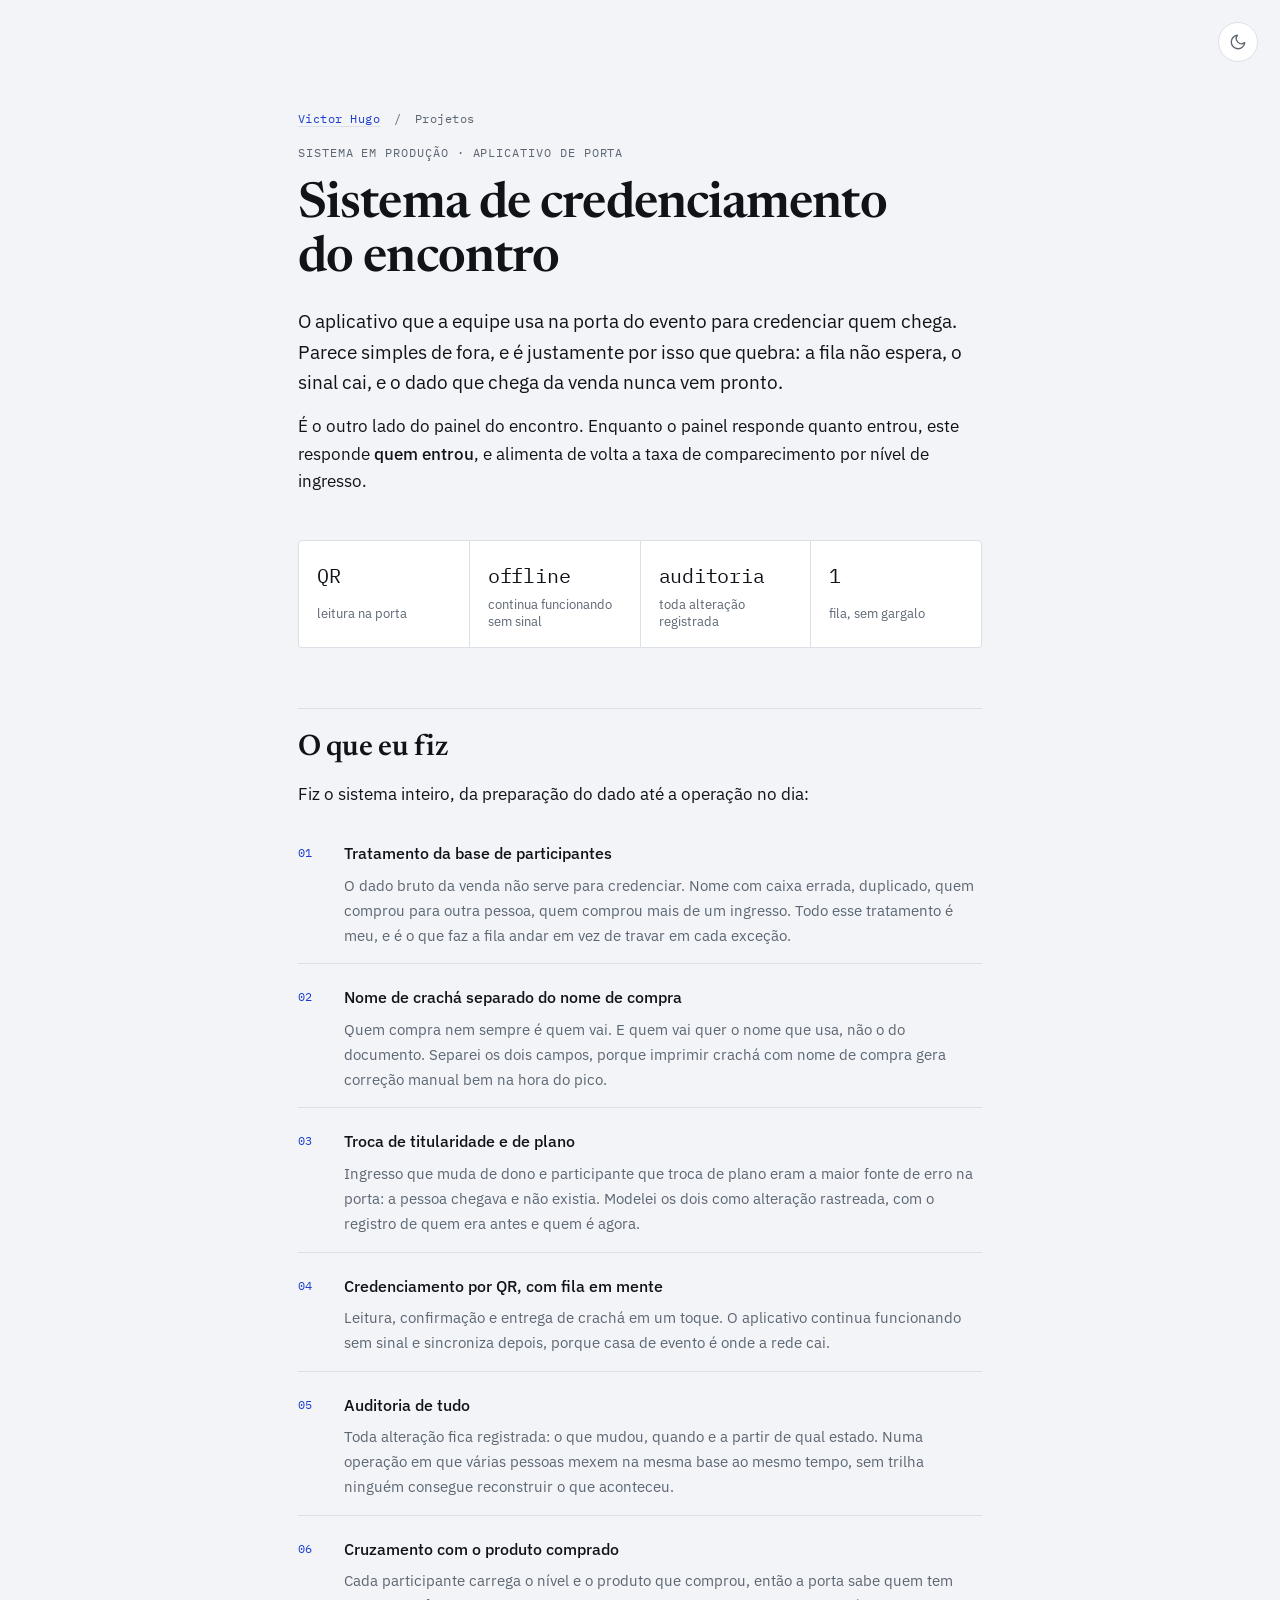
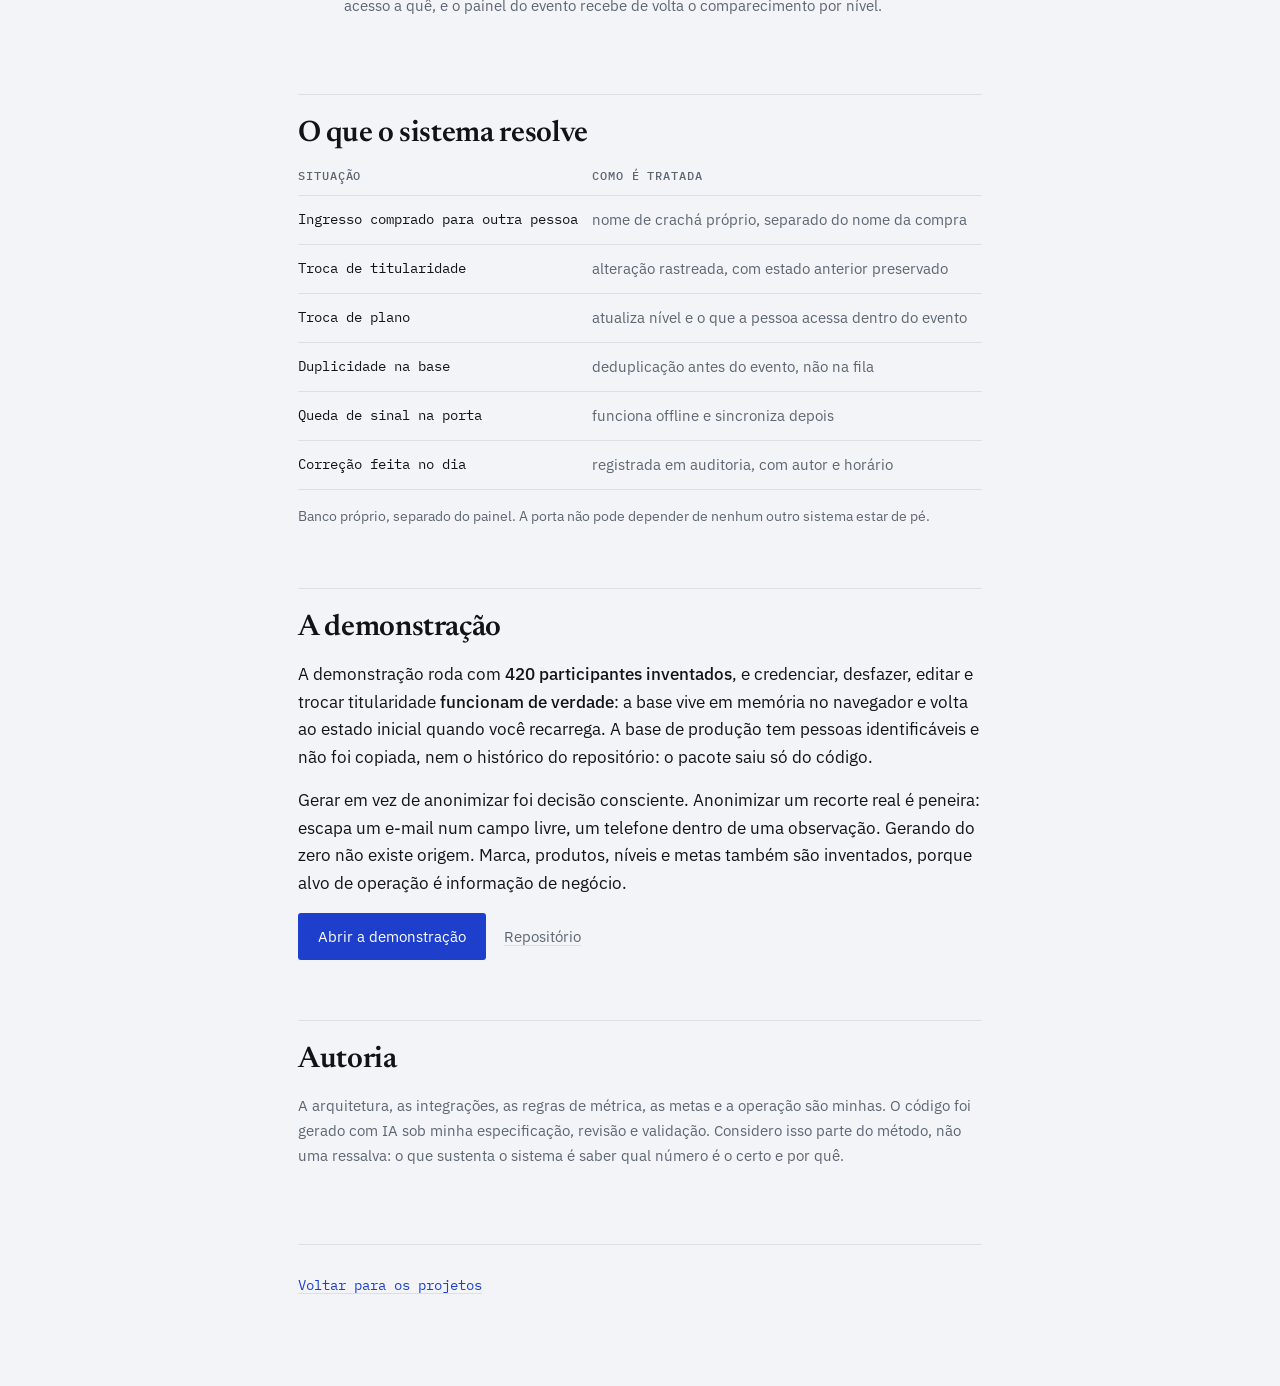
==== commit 7c6c8a08: "Reverte o redesenho da capa O redesenho foi na direcao errada. O pedido era tirar a cara de IA e o q" ====
--- a/casos/credenciamento.html
+++ b/casos/credenciamento.html
@@ -11,10 +11,10 @@
 <meta property="og:description" content="Aplicativo de credenciamento por QR do maior evento presencial: fila da porta, crachá, troca de titularidade e auditoria de tudo que foi alterado.">
 <meta property="og:image" content="https://victorhugo-alves.github.io/img/emv.png">
 <meta name="twitter:card" content="summary_large_image">
-<link rel="icon" href="data:image/svg+xml,<svg xmlns='http://www.w3.org/2000/svg' viewBox='0 0 32 32'><rect width='32' height='32' rx='7' fill='%230B5D57'/><path d='M7 22 L13 13 L18 18 L25 9' stroke='white' stroke-width='2.6' fill='none' stroke-linecap='round' stroke-linejoin='round'/></svg>">
+<link rel="icon" href="data:image/svg+xml,<svg xmlns='http://www.w3.org/2000/svg' viewBox='0 0 32 32'><rect width='32' height='32' rx='7' fill='%231D3FCC'/><path d='M7 22 L13 13 L18 18 L25 9' stroke='white' stroke-width='2.6' fill='none' stroke-linecap='round' stroke-linejoin='round'/></svg>">
 <link rel="preconnect" href="https://fonts.googleapis.com">
 <link rel="preconnect" href="https://fonts.gstatic.com" crossorigin>
-<link href="https://fonts.googleapis.com/css2?family=Archivo:wdth,wght@75..125,400..700&family=Source+Serif+4:opsz,wght@8..60,400..600&display=swap" rel="stylesheet">
+<link href="https://fonts.googleapis.com/css2?family=Newsreader:opsz,wght@6..72,500;6..72,600&family=IBM+Plex+Mono:wght@400;500&family=IBM+Plex+Sans:wght@400;500&display=swap" rel="stylesheet">
 <script src="../tema.js"></script>
 <link rel="stylesheet" href="../styles.css">
 </head>
--- a/styles.css
+++ b/styles.css
@@ -1,37 +1,26 @@
 /* ====================================================================
-   Portfólio de Victor Hugo. Um arquivo, sem framework.
-
-   A página é uma FICHA DE OPERAÇÃO, não um cartão de visita.
-
-   Duas decisões carregam o layout:
-
-   1. Coluna fixa à esquerda com a identificação e o contato. Ela não
-      rola: quem chega no fim da página ainda tem como responder.
-   2. Todo número aparece com a origem embaixo. É a mesma regra que eu
-      sigo no trabalho, virada em elemento de página.
-
-   Sobre a tipografia: a monoespaçada foi retirada de tudo que é rótulo.
-   Mono aqui significaria "isto é código", e não havia código nenhum na
-   página. Sobrou uma grotesca estreita para estrutura e número, e uma
-   serifa de leitura para o texto corrido.
+   Capa do portfólio. Um arquivo, sem framework.
+
+   Ideia do layout: a página é uma ficha técnica, não um cartão de visita.
+   Régua de leitura estreita, numerais tabulares, e cada caso ocupando a
+   largura toda em vez de virar um cartãozinho arredondado numa grade.
    ==================================================================== */
 
 /* ---------- tokens: o claro é o padrão, o escuro só redefine ---------- */
 :root {
-  /* Neutros puxados para o verde do realce. Cinza puro sai como cinza
-     de navegador; este sai como cinza escolhido. */
-  --papel:      #EDF0EF;
-  --superf:     #FFFFFF;
-  --tinta:      #101615;
-  --suave:      #57635F;
-  --linha:      #D2D9D7;
-  --realce:     #0B5D57;   /* 7,8:1 sobre o branco */
-  --realce-t:   #FFFFFF;   /* texto sobre o realce */
-  --realce-f:   #E1ECEA;
-  --sombra:     0 1px 2px rgba(16, 22, 21, .05), 0 18px 40px -24px rgba(16, 22, 21, .3);
-
-  --grot:  "Archivo", -apple-system, BlinkMacSystemFont, "Segoe UI", Arial, sans-serif;
-  --serif: "Source Serif 4", Georgia, "Times New Roman", serif;
+  --papel:    #F3F4F7;
+  --superf:   #FFFFFF;
+  --tinta:    #101317;
+  --suave:    #5C6672;
+  --linha:    #DBDFE6;
+  --realce:   #1D3FCC;
+  --realce-t: #FFFFFF;   /* texto sobre o realce */
+  --realce-f: #EBEEFB;
+  --sombra:   0 1px 2px rgba(16, 19, 23, .06), 0 12px 32px -18px rgba(16, 19, 23, .35);
+
+  --serif: "Newsreader", Georgia, "Times New Roman", serif;
+  --sans:  "IBM Plex Sans", -apple-system, BlinkMacSystemFont, "Segoe UI", sans-serif;
+  --mono:  "IBM Plex Mono", ui-monospace, SFMono-Regular, Menlo, monospace;
 }
 
 /* Três estados, não dois. O visitante pode ter escolhido claro, escuro, ou
@@ -40,28 +29,28 @@
    uma escolha manual por claro vence um sistema no escuro, e vice-versa. */
 @media (prefers-color-scheme: dark) {
   :root:not([data-theme="light"]) {
-    --papel:    #0A0E0D;
-    --superf:   #121816;
-    --tinta:    #E3E9E6;
-    --suave:    #8A9793;
-    --linha:    #212B28;
-    --realce:   #52C7B8;   /* 9,5:1 sobre o papel escuro */
-    --realce-t: #06100F;
-    --realce-f: #12262A;
-    --sombra:   0 1px 2px rgba(0, 0, 0, .5), 0 18px 44px -24px rgba(0, 0, 0, .85);
+    --papel:    #0B0E12;
+    --superf:   #12161C;
+    --tinta:    #E4E8EE;
+    --suave:    #8B96A5;
+    --linha:    #222933;
+    --realce:   #8AA6FF;
+    --realce-t: #0A0D12;
+    --realce-f: #161D2E;
+    --sombra:   0 1px 2px rgba(0, 0, 0, .4), 0 14px 40px -20px rgba(0, 0, 0, .8);
   }
 }
 
 :root[data-theme="dark"] {
-    --papel:    #0A0E0D;
-    --superf:   #121816;
-    --tinta:    #E3E9E6;
-    --suave:    #8A9793;
-    --linha:    #212B28;
-    --realce:   #52C7B8;
-    --realce-t: #06100F;
-    --realce-f: #12262A;
-    --sombra:   0 1px 2px rgba(0, 0, 0, .5), 0 18px 44px -24px rgba(0, 0, 0, .85);
+    --papel:    #0B0E12;
+    --superf:   #12161C;
+    --tinta:    #E4E8EE;
+    --suave:    #8B96A5;
+    --linha:    #222933;
+    --realce:   #8AA6FF;
+    --realce-t: #0A0D12;
+    --realce-f: #161D2E;
+    --sombra:   0 1px 2px rgba(0, 0, 0, .4), 0 14px 40px -20px rgba(0, 0, 0, .8);
 }
 
 /* ---------- base ---------- */
@@ -71,18 +60,15 @@
   margin: 0;
   background: var(--papel);
   color: var(--tinta);
-  font-family: var(--serif);
-  font-size: 17.5px;
-  line-height: 1.6;
-  font-optical-sizing: auto;
+  font-family: var(--sans);
+  font-size: 17px;
+  line-height: 1.62;
   -webkit-font-smoothing: antialiased;
-  text-rendering: optimizeLegibility;
 }
 
 a { color: var(--realce); }
 
 a:focus-visible,
-button:focus-visible,
 .pular:focus-visible {
   outline: 2px solid var(--realce);
   outline-offset: 3px;
@@ -91,490 +77,358 @@
 
 img { max-width: 100%; height: auto; display: block; }
 
-.pular { position: absolute; left: -9999px; }
+.pular {
+  position: absolute;
+  left: -9999px;
+}
 .pular:focus {
   left: 16px; top: 16px;
-  z-index: 30;
+  z-index: 10;
   background: var(--superf);
   padding: 10px 16px;
   border: 1px solid var(--linha);
-  font-family: var(--grot);
-  font-size: .9rem;
-}
-
-/* ---------- rótulo de seção ----------
-   Régua grossa em cima, texto curto embaixo. A régua é o que separa as
-   seções: sem ela a página vira um rolo contínuo. */
-.secao {
-  font-family: var(--grot);
-  font-weight: 600;
-  font-size: .73rem;
-  letter-spacing: .13em;
-  text-transform: uppercase;
-  color: var(--tinta);
-  margin: 0 0 22px;
-  padding-top: 12px;
-  border-top: 2px solid var(--tinta);
-}
-
-/* ====================================================================
-   CAPA
-   ==================================================================== */
-
-.folha-capa {
-  max-width: 1180px;
+}
+
+.folha {
+  max-width: 1080px;
   margin: 0 auto;
-  padding: clamp(36px, 6vw, 72px) clamp(20px, 5vw, 48px) 64px;
-}
-
-/* No desktop: identificação à esquerda, conteúdo à direita. Abaixo de
-   980px tudo empilha e o rail vira um cabeçalho comum. */
-@media (min-width: 980px) {
-  .folha-capa {
-    display: grid;
-    grid-template-columns: 268px minmax(0, 1fr);
-    gap: clamp(44px, 5.5vw, 84px);
-    align-items: start;
-  }
-
-  .rail {
-    position: sticky;
-    top: clamp(36px, 6vw, 72px);
-  }
-}
-
-/* ---------- rail de identificação ---------- */
-.rail {
-  display: grid;
-  gap: 20px;
-  align-content: start;
-}
-
-.rail-id { display: grid; gap: 14px; }
+  padding: clamp(48px, 9vw, 108px) clamp(20px, 5vw, 48px) 72px;
+}
+
+/* ---------- cabeçalho ---------- */
+.topo {
+  display: grid;
+  gap: clamp(32px, 5vw, 56px);
+  padding-bottom: clamp(30px, 4.5vw, 44px);
+  border-bottom: 1px solid var(--linha);
+}
+
+.topo-texto { display: grid; gap: 20px; align-content: start; }
+.topo-texto p { margin: 0; }   /* sem trava de medida: ocupa a largura toda */
+
+/* Identidade: avatar circular colado no nome. Pequeno de propósito, o
+   retrato é assinatura e não ilustração. */
+.topo-id {
+  display: flex;
+  align-items: center;
+  gap: clamp(14px, 2.5vw, 20px);
+}
 
 .avatar {
-  width: 108px;
-  height: 108px;
+  flex: none;
+  width: clamp(96px, 13.5vw, 132px);
+  height: clamp(96px, 13.5vw, 132px);
   border-radius: 50%;
   object-fit: cover;
   object-position: 50% 42%;
   border: 1px solid var(--linha);
-  box-shadow: 0 0 0 6px var(--realce-f);
-}
-
-.nome {
-  font-family: var(--grot);
+  box-shadow: 0 0 0 5px var(--realce-f);
+}
+
+.topo h1 {
+  font-family: var(--serif);
   font-weight: 600;
-  font-stretch: 112%;
-  font-size: clamp(1.9rem, 3.4vw, 2.3rem);
-  line-height: .98;
-  letter-spacing: -.018em;
+  font-size: clamp(2.2rem, 6vw, 3.4rem);
+  line-height: 1.02;
+  letter-spacing: -.022em;
+  margin: 0;
+  text-wrap: balance;
+}
+
+.papel {
+  font-family: var(--mono);
+  font-size: .78rem;
+  letter-spacing: .1em;
   text-transform: uppercase;
-  margin: 0;
-}
-
-.papel {
-  font-family: var(--grot);
-  font-size: .95rem;
-  font-weight: 400;
-  color: var(--suave);
-  margin: 6px 0 0;
-}
-
-/* Ficha do rail: onde ele está hoje. Rótulo pequeno em cima, valor
-   embaixo, porque a coluna é estreita demais para duas colunas. */
-.rail-ficha {
-  margin: 0;
-  display: grid;
-  gap: 14px;
-  padding-top: 18px;
+  color: var(--suave);
+  margin: 8px 0 0;
+}
+
+.posicao {
+  font-size: clamp(1.05rem, 2vw, 1.18rem);
+  line-height: 1.55;
+  color: var(--tinta);
+}
+
+.disciplinas {
+  display: flex;
+  flex-wrap: wrap;
+  gap: 8px 10px;
+  list-style: none;
+  margin: 0;
+  padding: 0;
+}
+
+.disciplinas li {
+  font-family: var(--mono);
+  font-size: .74rem;
+  letter-spacing: .045em;
+  color: var(--suave);
+  border: 1px solid var(--linha);
+  border-radius: 2px;
+  padding: 5px 10px;
+  background: var(--superf);
+}
+
+/* ---------- seção ---------- */
+.secao {
+  font-family: var(--mono);
+  font-size: .74rem;
+  font-weight: 500;
+  letter-spacing: .14em;
+  text-transform: uppercase;
+  color: var(--suave);
+  margin: 0 0 20px;
+}
+
+/* ---------- blocos e seções ---------- */
+.bloco {
+  padding-top: clamp(34px, 4.5vw, 48px);
+}
+
+.secao-2 { margin-top: clamp(30px, 4vw, 40px); }
+
+/* ---------- ferramentas ---------- */
+/* Rótulo à esquerda, lista à direita: dá para varrer a coluna dos rótulos
+   e parar só no grupo que interessa. */
+.ferramentas {
+  margin: 0;
   border-top: 1px solid var(--linha);
 }
 
-.rail-ficha dt {
-  font-family: var(--grot);
-  font-size: .68rem;
-  font-weight: 600;
-  letter-spacing: .11em;
+.ferramentas > div {
+  display: grid;
+  gap: 2px 24px;
+  padding: 12px 0;
+  border-bottom: 1px solid var(--linha);
+}
+
+@media (min-width: 620px) {
+  .ferramentas > div { grid-template-columns: 170px minmax(0, 1fr); align-items: baseline; }
+}
+
+.ferramentas dt {
+  font-family: var(--mono);
+  font-size: .74rem;
+  letter-spacing: .06em;
   text-transform: uppercase;
   color: var(--suave);
-  margin-bottom: 3px;
-}
-
-.rail-ficha dd {
-  margin: 0;
-  font-size: .93rem;
-  line-height: 1.45;
-}
-
-/* ---------- contato ---------- */
-.contato {
-  list-style: none;
-  margin: 0;
-  padding: 18px 0 0;
-  border-top: 1px solid var(--linha);
-  display: grid;
-  gap: 2px;
-}
-
-.contato a {
-  display: flex;
-  align-items: baseline;
-  justify-content: space-between;
-  gap: 12px;
-  font-family: var(--grot);
-  font-size: .92rem;
-  text-decoration: none;
+}
+
+.ferramentas dd {
+  margin: 0;
+  font-size: .97rem;
   color: var(--tinta);
-  padding: 7px 0;
-  border-bottom: 1px solid var(--linha);
-  transition: color .18s ease, border-color .18s ease;
-}
-
-.contato li:last-child a { border-bottom: 0; }
-
-.contato a:hover { color: var(--realce); border-color: var(--realce); }
-
-.contato .destino {
-  font-size: .82rem;
-  color: var(--suave);
-  text-align: right;
-  overflow-wrap: anywhere;
-}
-
-.contato a:hover .destino { color: var(--realce); }
-
-/* ---------- corpo ---------- */
-.corpo { display: grid; gap: clamp(46px, 6vw, 68px); }
-
-/* ---------- tese ----------
-   O maior texto da página não é o nome, é o que ele faz. */
-.tese { display: grid; gap: 22px; }
-
-.tese-linha {
-  font-family: var(--serif);
-  font-weight: 400;
-  font-size: clamp(1.55rem, 3.3vw, 2.35rem);
-  line-height: 1.2;
-  letter-spacing: -.011em;
-  margin: 0;
-  text-wrap: balance;
-  max-width: 22ch;
-}
-
-.tese-linha b {
-  font-weight: 600;
-  color: var(--realce);
-  font-style: italic;
-}
-
-.tese p {
-  margin: 0;
-  max-width: 62ch;
-  color: var(--suave);
-}
-
-.tese p strong { font-weight: 600; color: var(--tinta); }
-
-/* ---------- leituras ----------
-   Cada número traz embaixo de onde ele saiu. Número sem origem é chute,
-   e um portfólio de analista não pode abrir com chute. */
-/* Duas colunas ou quatro, nunca três: com auto-fit o quarto número caía
-   sozinho numa segunda linha e parecia sobra. */
-.leituras {
-  list-style: none;
-  margin: 0;
-  padding: 0;
-  display: grid;
-  grid-template-columns: repeat(2, minmax(0, 1fr));
-  gap: 26px 30px;
-}
-
-@media (min-width: 1080px) {
-  .leituras { grid-template-columns: repeat(4, minmax(0, 1fr)); }
-}
-
-.leituras li { display: grid; gap: 3px; align-content: start; }
-
-.leitura-valor {
-  font-family: var(--grot);
-  font-weight: 600;
-  font-size: clamp(1.7rem, 3.1vw, 2.15rem);
-  line-height: 1;
-  letter-spacing: -.028em;
-  font-variant-numeric: tabular-nums;
-  color: var(--tinta);
-}
-
-.leitura-rotulo {
-  font-family: var(--grot);
-  font-size: .87rem;
-  line-height: 1.3;
-  color: var(--tinta);
-  margin-top: 5px;
-}
-
-.leitura-fonte {
-  font-size: .84rem;
-  font-style: italic;
-  line-height: 1.35;
-  color: var(--suave);
-}
-
-/* ====================================================================
-   PROJETOS
-   Hierarquia explícita: o principal ocupa a linha inteira com a tela
-   grande; os outros quatro dividem duas colunas. Cinco cartões iguais
-   diriam que os cinco pesam igual, e não pesam.
-   ==================================================================== */
-
-.projetos { display: grid; gap: clamp(18px, 2.4vw, 26px); }
-
-.projeto {
-  display: grid;
+}
+
+/* ---------- grade de projetos ---------- */
+/* Duas colunas no desktop. Cartão menor que antes de propósito: cabe mais
+   projeto na mesma dobra, e a grade cresce sem nenhum ajuste. */
+.grade {
+  display: grid;
+  gap: clamp(18px, 2.5vw, 26px);
+}
+
+@media (min-width: 720px) {
+  .grade { grid-template-columns: repeat(2, minmax(0, 1fr)); }
+}
+
+.cartao {
+  display: grid;
+  grid-template-rows: auto 1fr;
   text-decoration: none;
   color: inherit;
+  border: 1px solid var(--linha);
+  border-radius: 6px;
+  overflow: hidden;
   background: var(--superf);
-  border: 1px solid var(--linha);
-  border-radius: 4px;
-  overflow: hidden;
-  transition: border-color .2s ease, box-shadow .2s ease;
-}
-
-.projeto:hover { border-color: var(--realce); box-shadow: var(--sombra); }
-.projeto:focus-visible { outline: 2px solid var(--realce); outline-offset: 3px; }
-
-.projeto-tela { display: block; background: var(--papel); overflow: hidden; }
-
-.projeto-tela img {
+  transition: transform .25s ease, border-color .25s ease, box-shadow .25s ease;
+}
+
+.cartao:hover {
+  transform: translateY(-2px);
+  border-color: var(--realce);
+  box-shadow: var(--sombra);
+}
+
+.cartao-tela {
+  display: block;
+  border-bottom: 1px solid var(--linha);
+  background: var(--papel);
+}
+
+.cartao-tela img {
   width: 100%;
   aspect-ratio: 16 / 9;
   object-fit: cover;
   object-position: top center;
 }
 
-.projeto-corpo {
-  display: grid;
-  gap: 9px;
+.cartao-corpo {
+  display: grid;
+  gap: 8px;
   align-content: start;
   padding: 18px 20px 20px;
 }
 
-.projeto-titulo {
-  font-family: var(--grot);
+.cartao-titulo {
+  font-family: var(--serif);
   font-weight: 600;
-  font-size: 1.14rem;
-  line-height: 1.18;
-  letter-spacing: -.014em;
+  font-size: 1.32rem;
+  line-height: 1.16;
+  letter-spacing: -.012em;
   color: var(--tinta);
-  transition: color .2s ease;
-}
-
-.projeto:hover .projeto-titulo { color: var(--realce); }
-
-.projeto-resumo {
+}
+
+.cartao-resumo {
+  font-size: .93rem;
+  line-height: 1.5;
+  color: var(--suave);
+}
+
+.cartao-fatos {
+  font-family: var(--mono);
+  font-size: .76rem;
+  font-variant-numeric: tabular-nums;
+  color: var(--suave);
+  padding-top: 10px;
+  margin-top: 2px;
+  border-top: 1px solid var(--linha);
+}
+
+.cartao-fatos b { font-weight: 500; color: var(--tinta); }
+
+/* afordância explícita de clique: sem isso o cartão inteiro vira link mudo */
+.cartao-acao {
+  display: inline-flex;
+  align-items: center;
+  gap: 7px;
+  margin-top: 6px;
+  font-size: .9rem;
+  color: var(--realce);
+}
+
+.cartao-acao .seta {
+  transition: transform .25s ease;
+}
+
+.cartao:hover .cartao-acao .seta,
+.cartao:focus-visible .cartao-acao .seta { transform: translateX(4px); }
+
+.cartao:focus-visible { outline: 2px solid var(--realce); outline-offset: 3px; }
+
+/* ---------- compartilhados com a página de caso ---------- */
+.eyebrow {
+  font-family: var(--mono);
+  font-size: .73rem;
+  letter-spacing: .08em;
+  text-transform: uppercase;
+  color: var(--suave);
+  margin: 0;
+}
+
+.links {
+  display: flex;
+  flex-wrap: wrap;
+  align-items: center;
+  gap: 10px 18px;
+  margin: 0;
+}
+
+.botao {
+  display: inline-block;
+  background: var(--realce);
+  color: var(--realce-t);
+  text-decoration: none;
   font-size: .95rem;
-  line-height: 1.48;
-  color: var(--suave);
-}
-
-.projeto-fatos {
-  font-family: var(--grot);
-  font-size: .8rem;
-  font-variant-numeric: tabular-nums;
-  color: var(--suave);
-  padding-top: 11px;
-  border-top: 1px solid var(--linha);
-}
-
-.projeto-fatos b { font-weight: 600; color: var(--tinta); }
-
-/* --- o principal --- */
-.projeto--capa .projeto-corpo { padding: clamp(22px, 3vw, 32px); gap: 12px; }
-
-.projeto--capa .projeto-titulo {
-  font-size: clamp(1.35rem, 2.6vw, 1.75rem);
-  line-height: 1.12;
-}
-
-.projeto--capa .projeto-resumo { font-size: 1rem; max-width: 46ch; }
-
-/* Marca de posição: só o principal recebe. Um rótulo que aparece em
-   todos os cartões não informa nada. */
-.projeto-marca {
-  font-family: var(--grot);
-  font-size: .68rem;
-  font-weight: 600;
-  letter-spacing: .11em;
-  text-transform: uppercase;
-  color: var(--realce);
-}
-
-@media (min-width: 760px) {
-  .projeto--capa { grid-template-columns: minmax(0, .88fr) minmax(0, 1.12fr); align-items: stretch; }
-  .projeto--capa .projeto-corpo { align-content: center; }
-  .projeto--capa .projeto-tela { border-left: 1px solid var(--linha); height: 100%; }
-
-  /* Ancorado no canto superior esquerdo: é onde fica o cabeçalho do painel.
-     Centralizado, o corte comia justamente a parte que identifica a tela. */
-  .projeto--capa .projeto-tela img {
-    height: 100%;
-    aspect-ratio: auto;
-    min-height: 300px;
-    object-position: left top;
-  }
-}
-
-/* --- os outros quatro --- */
-.projetos-resto {
-  display: grid;
-  gap: clamp(18px, 2.4vw, 26px);
-}
-
-@media (min-width: 720px) {
-  .projetos-resto { grid-template-columns: repeat(2, minmax(0, 1fr)); }
-}
-
-.projetos-resto .projeto-tela { border-bottom: 1px solid var(--linha); }
-
-/* Título de duas linhas num cartão e de uma no vizinho desalinhava a régua
-   de baixo. O corpo cresce e a linha de fatos é empurrada para o pé, então
-   as réguas dos dois cartões da mesma fileira ficam na mesma altura. */
-.projetos-resto .projeto { grid-template-rows: auto 1fr; }
-
-.projetos-resto .projeto-corpo {
-  display: flex;
-  flex-direction: column;
-  gap: 9px;
-}
-
-.projetos-resto .projeto-fatos { margin-top: auto; }
-
-.proximos {
-  margin: 4px 0 0;
-  font-size: .93rem;
-  font-style: italic;
-  color: var(--suave);
-}
-
-/* ====================================================================
-   FICHA TÉCNICA
-   Rótulo à esquerda, valores à direita. Substituiu a nuvem de pílulas:
-   a mesma informação numa linha, sem virar sopa de etiqueta.
-   ==================================================================== */
-.ficha { margin: 0; border-top: 1px solid var(--linha); }
-
-.ficha > div {
-  display: grid;
-  gap: 3px 28px;
-  padding: 13px 0;
-  border-bottom: 1px solid var(--linha);
-}
-
-@media (min-width: 620px) {
-  .ficha > div { grid-template-columns: 172px minmax(0, 1fr); align-items: baseline; }
-}
-
-.ficha dt {
-  font-family: var(--grot);
-  font-size: .7rem;
-  font-weight: 600;
-  letter-spacing: .11em;
-  text-transform: uppercase;
-  color: var(--suave);
-}
-
-.ficha dd {
-  margin: 0;
-  font-size: .97rem;
-  line-height: 1.5;
-  color: var(--tinta);
-}
-
-/* ---------- rodapé ---------- */
-.rodape {
-  margin-top: clamp(48px, 6vw, 72px);
-  padding-top: 24px;
-  border-top: 1px solid var(--linha);
-  display: grid;
-  gap: 12px;
-}
-
-/* Na capa o rodapé é filho de .corpo, então já ganha o gap da coluna.
-   Somar a margem própria abria um vão de quase 160px. */
-.corpo > .rodape { margin-top: 0; }
-
-.rodape p { margin: 0; }
-
-.rodape a {
-  font-family: var(--grot);
-  font-size: .9rem;
+  padding: 11px 20px;
+  border-radius: 3px;
+  transition: filter .2s ease;
+}
+
+.botao:hover { filter: brightness(1.12); }
+
+.link-sec {
+  font-size: .95rem;
+  color: var(--suave);
   text-decoration-color: var(--linha);
   text-underline-offset: 3px;
 }
 
+.link-sec:hover { color: var(--realce); }
+
+/* ---------- rodapé ---------- */
+.proximos {
+  margin: clamp(28px, 4vw, 36px) 0 0;
+  font-size: .95rem;
+  color: var(--suave);
+  max-width: 60ch;
+}
+
+.rodape {
+  margin-top: clamp(52px, 7vw, 76px);
+  padding-top: 26px;
+  border-top: 1px solid var(--linha);
+  display: grid;
+  gap: 14px;
+}
+
+.rodape p { margin: 0; }
+
+.rodape a {
+  font-family: var(--mono);
+  font-size: .88rem;
+  text-decoration-color: var(--linha);
+  text-underline-offset: 3px;
+}
+
 .nota {
-  font-size: .87rem;
-  line-height: 1.5;
-  color: var(--suave);
-  max-width: 66ch;
+  font-size: .84rem;
+  line-height: 1.55;
+  color: var(--suave);
+  max-width: 62ch;
 }
 
 /* ---------- movimento ---------- */
 @media (prefers-reduced-motion: reduce) {
   * { transition-duration: .01ms !important; animation-duration: .01ms !important; }
+  .cartao:hover { transform: none; }
 }
 
 /* ====================================================================
-   PÁGINA DE CASO
-   Coluna única de leitura, para o texto longo caber sem virar parede.
-   A capa fica curta e escala para N casos; a história mora aqui.
+   Página de caso. Coluna única de leitura, para o texto longo caber sem
+   virar parede. A capa fica curta e escala para N casos; a história
+   inteira mora aqui.
    ==================================================================== */
 
-.folha {
-  max-width: 1080px;
-  margin: 0 auto;
-  padding: clamp(48px, 9vw, 108px) clamp(20px, 5vw, 48px) 72px;
-}
-
-.folha-caso { max-width: 760px; }
+.folha-caso { max-width: 780px; }
 
 .voltar {
-  font-family: var(--grot);
-  font-size: .88rem;
+  font-family: var(--mono);
+  font-size: .78rem;
+  letter-spacing: .04em;
   color: var(--suave);
   margin: 0 0 clamp(32px, 5vw, 48px);
 }
 
 .voltar a { text-decoration-color: var(--linha); text-underline-offset: 3px; }
-.voltar span { padding: 0 7px; }
+.voltar span { padding: 0 6px; }
 
 .caso-topo { padding-bottom: clamp(32px, 5vw, 44px); }
 
 .caso-topo h1 {
-  font-family: var(--grot);
+  font-family: var(--serif);
   font-weight: 600;
-  font-stretch: 106%;
-  font-size: clamp(2rem, 5vw, 2.9rem);
-  line-height: 1.05;
-  letter-spacing: -.024em;
-  margin: 14px 0 20px;
+  font-size: clamp(2.1rem, 5.5vw, 3.1rem);
+  line-height: 1.08;
+  letter-spacing: -.018em;
+  margin: 0 0 20px;
   text-wrap: balance;
 }
 
-.eyebrow {
-  font-family: var(--grot);
-  font-size: .7rem;
-  font-weight: 600;
-  letter-spacing: .12em;
-  text-transform: uppercase;
-  color: var(--realce);
-  margin: 0;
-}
-
 .lead {
-  font-size: clamp(1.08rem, 2vw, 1.22rem);
-  line-height: 1.55;
+  font-size: clamp(1.06rem, 2vw, 1.2rem);
+  line-height: 1.58;
   margin: 0 0 18px;
 }
 
@@ -594,53 +448,49 @@
 
 .numeros > div {
   background: var(--superf);
-  padding: 17px 18px 15px;
+  padding: 18px 18px 16px;
   display: grid;
   gap: 4px;
 }
 
 .numeros .num {
-  font-family: var(--grot);
+  font-family: var(--mono);
+  font-size: 1.28rem;
+  font-variant-numeric: tabular-nums;
+  letter-spacing: -.01em;
+  color: var(--tinta);
+}
+
+.numeros .rot {
+  font-size: .8rem;
+  line-height: 1.35;
+  color: var(--suave);
+}
+
+.folha-caso section { margin-bottom: clamp(40px, 6vw, 60px); }
+
+.folha-caso h2 {
+  font-family: var(--serif);
   font-weight: 600;
-  font-size: 1.35rem;
-  line-height: 1.05;
-  font-variant-numeric: tabular-nums;
-  letter-spacing: -.022em;
-  color: var(--tinta);
-}
-
-.numeros .rot {
-  font-size: .82rem;
-  line-height: 1.35;
-  color: var(--suave);
-}
-
-.folha-caso section { margin-bottom: clamp(40px, 6vw, 60px); }
-
-.folha-caso h2 {
-  font-family: var(--grot);
-  font-weight: 600;
-  font-size: clamp(1.28rem, 2.6vw, 1.55rem);
+  font-size: clamp(1.45rem, 3vw, 1.85rem);
   line-height: 1.16;
-  letter-spacing: -.016em;
+  letter-spacing: -.012em;
   margin: 0 0 16px;
   padding-top: 22px;
-  border-top: 2px solid var(--tinta);
+  border-top: 1px solid var(--linha);
   text-wrap: balance;
 }
 
 .folha-caso h3 {
-  font-family: var(--grot);
-  font-size: 1rem;
-  font-weight: 600;
-  letter-spacing: -.008em;
+  font-size: 1.02rem;
+  font-weight: 500;
   margin: 26px 0 8px;
   color: var(--tinta);
 }
 
 .folha-caso p { margin: 0 0 16px; }
 .folha-caso section > p:last-child { margin-bottom: 0; }
-.folha-caso strong { font-weight: 600; }
+.folha-caso strong { font-weight: 500; }
 
 /* quem opera: papel em destaque, o que procura em texto corrido */
 .lista-frentes {
@@ -651,13 +501,13 @@
 }
 
 .lista-frentes li {
-  padding: 11px 0;
+  padding: 10px 0;
   border-bottom: 1px solid var(--linha);
   font-size: .96rem;
   color: var(--suave);
 }
 
-.lista-frentes b { font-weight: 600; color: var(--tinta); font-family: var(--grot); font-size: .93rem; }
+.lista-frentes b { font-weight: 500; color: var(--tinta); }
 
 /* etapas do pipeline: a numeração é informação, não enfeite. A ordem é a
    ordem em que o dado atravessa o sistema. */
@@ -684,11 +534,9 @@
   position: absolute;
   left: 0;
   top: 18px;
-  font-family: var(--grot);
-  font-size: .82rem;
-  font-weight: 600;
+  font-family: var(--mono);
+  font-size: .78rem;
   font-variant-numeric: tabular-nums;
-  letter-spacing: .02em;
   color: var(--realce);
 }
 
@@ -699,16 +547,16 @@
 .tabela {
   width: 100%;
   border-collapse: collapse;
-  font-size: .94rem;
+  font-size: .93rem;
   margin: 0 0 14px;
 }
 
 .tabela th {
   text-align: left;
-  font-family: var(--grot);
-  font-size: .68rem;
-  font-weight: 600;
-  letter-spacing: .11em;
+  font-family: var(--mono);
+  font-size: .72rem;
+  font-weight: 500;
+  letter-spacing: .08em;
   text-transform: uppercase;
   color: var(--suave);
   padding: 0 14px 9px 0;
@@ -723,101 +571,81 @@
 }
 
 .tabela td:first-child {
-  font-family: var(--grot);
-  font-size: .9rem;
-  font-weight: 500;
+  font-family: var(--mono);
+  font-size: .86rem;
   color: var(--tinta);
   white-space: nowrap;
   width: 1%;
 }
 
+.obs { font-size: .9rem; color: var(--suave); }
+
+.autoria p {
+  font-size: .96rem;
+  color: var(--suave);
+}
+
 @media (max-width: 560px) {
   .tabela td:first-child { white-space: normal; }
 }
 
-.obs { font-size: .91rem; color: var(--suave); }
-
-.autoria p { font-size: .96rem; color: var(--suave); }
-
-/* ---------- botões e links de ação ---------- */
-.links {
-  display: flex;
-  flex-wrap: wrap;
-  align-items: center;
-  gap: 10px 18px;
-  margin: 0;
-}
-
-.botao {
-  display: inline-block;
-  background: var(--realce);
-  color: var(--realce-t);
-  font-family: var(--grot);
-  font-weight: 500;
-  text-decoration: none;
-  font-size: .93rem;
-  padding: 11px 20px;
-  border-radius: 3px;
-  transition: filter .18s ease;
-}
-
-.botao:hover { filter: brightness(1.14); }
-
-.link-sec {
-  font-family: var(--grot);
-  font-size: .93rem;
-  color: var(--suave);
-  text-decoration-color: var(--linha);
-  text-underline-offset: 3px;
-}
-
-.link-sec:hover { color: var(--realce); }
-
-/* ====================================================================
-   BOTÃO DE TEMA
-   Na capa ele mora no rail, alinhado com o resto da identificação. Nas
-   páginas de caso não existe rail, então volta a flutuar no canto.
-   ==================================================================== */
+/* cartão sem demonstração publicada ainda: o lugar da capa fica marcado
+   sem fingir que existe uma tela para abrir */
+.cartao-tela--vazia {
+  display: grid;
+  place-items: center;
+  aspect-ratio: 16 / 9;
+  background: var(--realce-f);
+  border-bottom: 1px solid var(--linha);
+}
+
+.cartao-tela--vazia span {
+  font-family: var(--mono);
+  font-size: .74rem;
+  letter-spacing: .06em;
+  color: var(--suave);
+}
+
+
+/* ---------- botão de tema ---------- */
+/* Fixo no canto: aparece igual na capa e nas páginas de caso, sem precisar
+   repetir marcação em cada arquivo. */
 .tema-btn {
-  display: inline-flex;
-  align-items: center;
-  gap: 8px;
-  padding: 8px 13px;
-  border: 1px solid var(--linha);
-  border-radius: 999px;
-  background: var(--superf);
-  color: var(--suave);
-  font-family: var(--grot);
-  font-size: .82rem;
-  cursor: pointer;
-  transition: color .18s ease, border-color .18s ease;
-}
-
-.tema-btn:hover { color: var(--realce); border-color: var(--realce); }
-.tema-btn svg { width: 15px; height: 15px; display: block; flex: none; }
-.tema-btn .lua,
-.tema-btn .sol { align-items: center; gap: 7px; }
-
-/* flutuante só quando não há um slot no rail para recebê-lo */
-.tema-btn--solto {
   position: fixed;
   top: clamp(14px, 2.5vw, 22px);
   right: clamp(14px, 2.5vw, 22px);
   z-index: 20;
-  box-shadow: var(--sombra);
-}
-
-/* o ícone e o texto mostram o que o clique FAZ, não o estado atual:
-   no claro aparece "Escuro", no escuro aparece "Claro" */
-.tema-btn .lua { display: inline-flex; }
+  display: grid;
+  place-items: center;
+  width: 40px;
+  height: 40px;
+  padding: 0;
+  border: 1px solid var(--linha);
+  border-radius: 999px;
+  background: var(--superf);
+  color: var(--suave);
+  cursor: pointer;
+  transition: color .2s ease, border-color .2s ease, transform .2s ease;
+}
+
+.tema-btn:hover { color: var(--realce); border-color: var(--realce); }
+.tema-btn:active { transform: scale(.94); }
+.tema-btn:focus-visible { outline: 2px solid var(--realce); outline-offset: 3px; }
+.tema-btn svg { width: 18px; height: 18px; display: block; }
+
+/* o ícone mostra o que o clique FAZ, não o estado atual: no claro
+   aparece a lua (clique para escurecer) e no escuro aparece o sol */
+.tema-btn .lua { display: block; }
 .tema-btn .sol { display: none; }
+:root[data-theme="dark"] .tema-btn .lua,
+:root:not([data-theme="light"]) .tema-btn .lua { display: block; }
 
 @media (prefers-color-scheme: dark) {
   :root:not([data-theme="light"]) .tema-btn .lua { display: none; }
-  :root:not([data-theme="light"]) .tema-btn .sol { display: inline-flex; }
+  :root:not([data-theme="light"]) .tema-btn .sol { display: block; }
 }
 
 :root[data-theme="dark"] .tema-btn .lua { display: none; }
-:root[data-theme="dark"] .tema-btn .sol { display: inline-flex; }
-:root[data-theme="light"] .tema-btn .lua { display: inline-flex; }
+:root[data-theme="dark"] .tema-btn .sol { display: block; }
+:root[data-theme="light"] .tema-btn .lua { display: block; }
 :root[data-theme="light"] .tema-btn .sol { display: none; }
